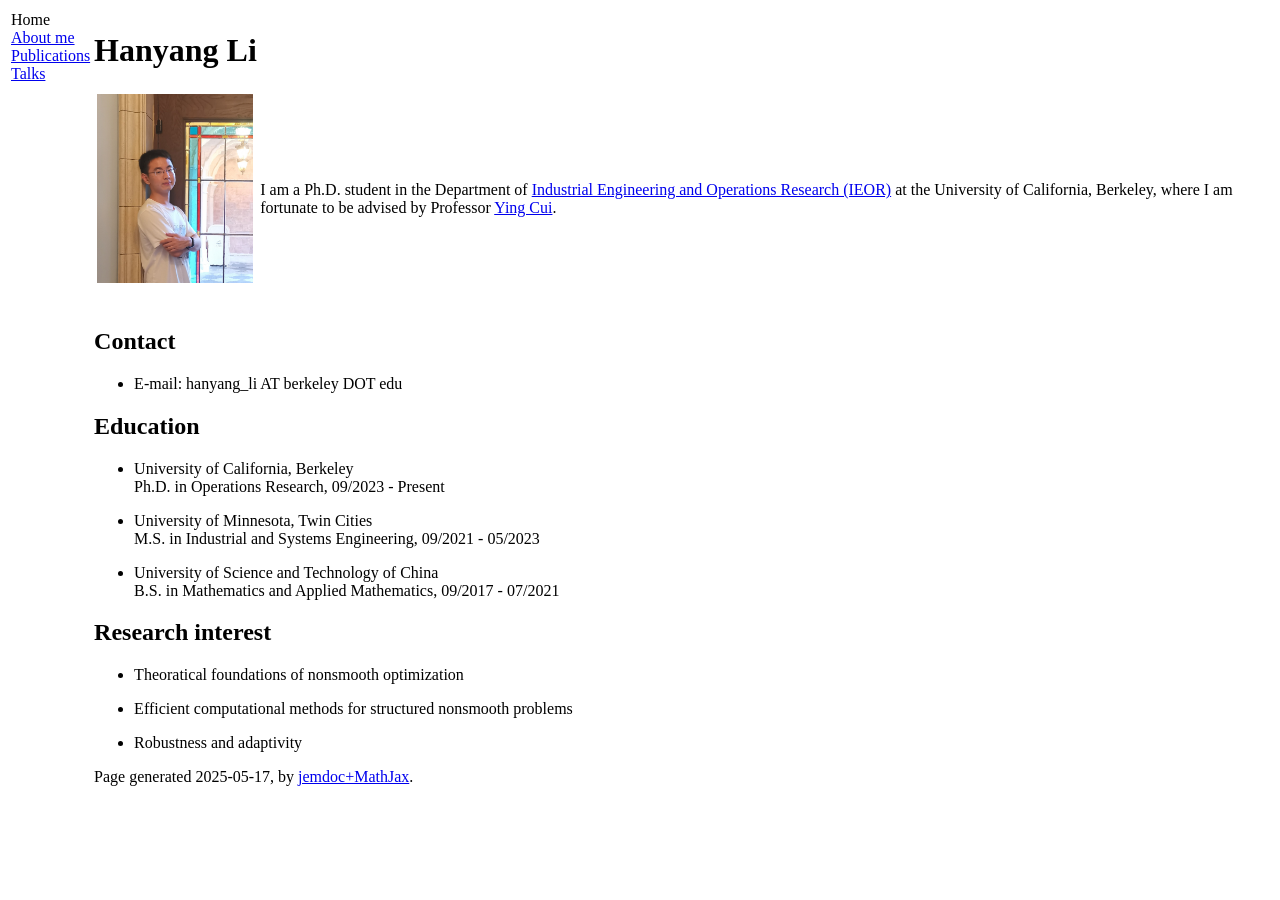
==== index.html @ 85380c9c "Update in May 2025 Update pub & talks" ====
<!DOCTYPE html PUBLIC "-//W3C//DTD XHTML 1.1//EN"
  "http://www.w3.org/TR/xhtml11/DTD/xhtml11.dtd">
<html xmlns="http://www.w3.org/1999/xhtml" xml:lang="en">
<head>
<meta name="generator" content="jemdoc, see http://jemdoc.jaboc.net/" />
<meta http-equiv="Content-Type" content="text/html;charset=utf-8" />
<link rel="stylesheet" href="jemdoc.css" type="text/css" />
<title>Hanyang Li</title>
</head>
<body>
<table summary="Table for page layout." id="tlayout">
<tr valign="top">
<td id="layout-menu">
<div class="menu-category">Home</div>
<div class="menu-item"><a href="index.html" class="current">About&nbsp;me</a></div>
<div class="menu-item"><a href="publications.html">Publications</a></div>
<div class="menu-item"><a href="talks.html">Talks</a></div>
</td>
<td id="layout-content">
<div id="toptitle">
<h1>Hanyang Li</h1>
</div>
<table class="imgtable"><tr><td>
<img src="photos.jpg" alt="" width="156px" height="189px" />&nbsp;</td>
<td align="left"><p>I am a Ph.D. student in the Department of <a href="https://ieor.berkeley.edu/" target=&ldquo;blank&rdquo;>Industrial Engineering and Operations Research (IEOR)</a> at the University of California, Berkeley, where I am fortunate to be advised by Professor <a href="https://sites.google.com/site/optyingcui/" target=&ldquo;blank&rdquo;>Ying Cui</a>.
</p>
</td></tr></table>
<h2>Contact</h2>
<ul>
<li><p>E-mail: hanyang_li AT berkeley DOT edu
</p>
</li>
</ul>
<h2>Education</h2>
<ul>
<li><p>University of California, Berkeley<br />
Ph.D. in Operations Research, 09/2023 - Present
</p>
</li>
</ul>
<ul>
<li><p>University of Minnesota, Twin Cities<br />
M.S. in Industrial and Systems Engineering, 09/2021 - 05/2023
</p>
</li>
</ul>
<ul>
<li><p>University of Science and Technology of China<br />
B.S. in Mathematics and Applied Mathematics, 09/2017 - 07/2021
</p>
</li>
</ul>
<h2>Research interest</h2>
<ul>
<li><p>Theoratical foundations of nonsmooth optimization
</p>
</li>
<li><p>Efficient computational methods for structured nonsmooth problems
</p>
</li>
<li><p>Robustness and adaptivity</p>
</li>
</ul>
<div id="footer">
<div id="footer-text">
Page generated 2025-05-17, by <a href="https://github.com/wsshin/jemdoc_mathjax" target="blank">jemdoc+MathJax</a>.
</div>
</div>
</td>
</tr>
</table>
</body>
</html>
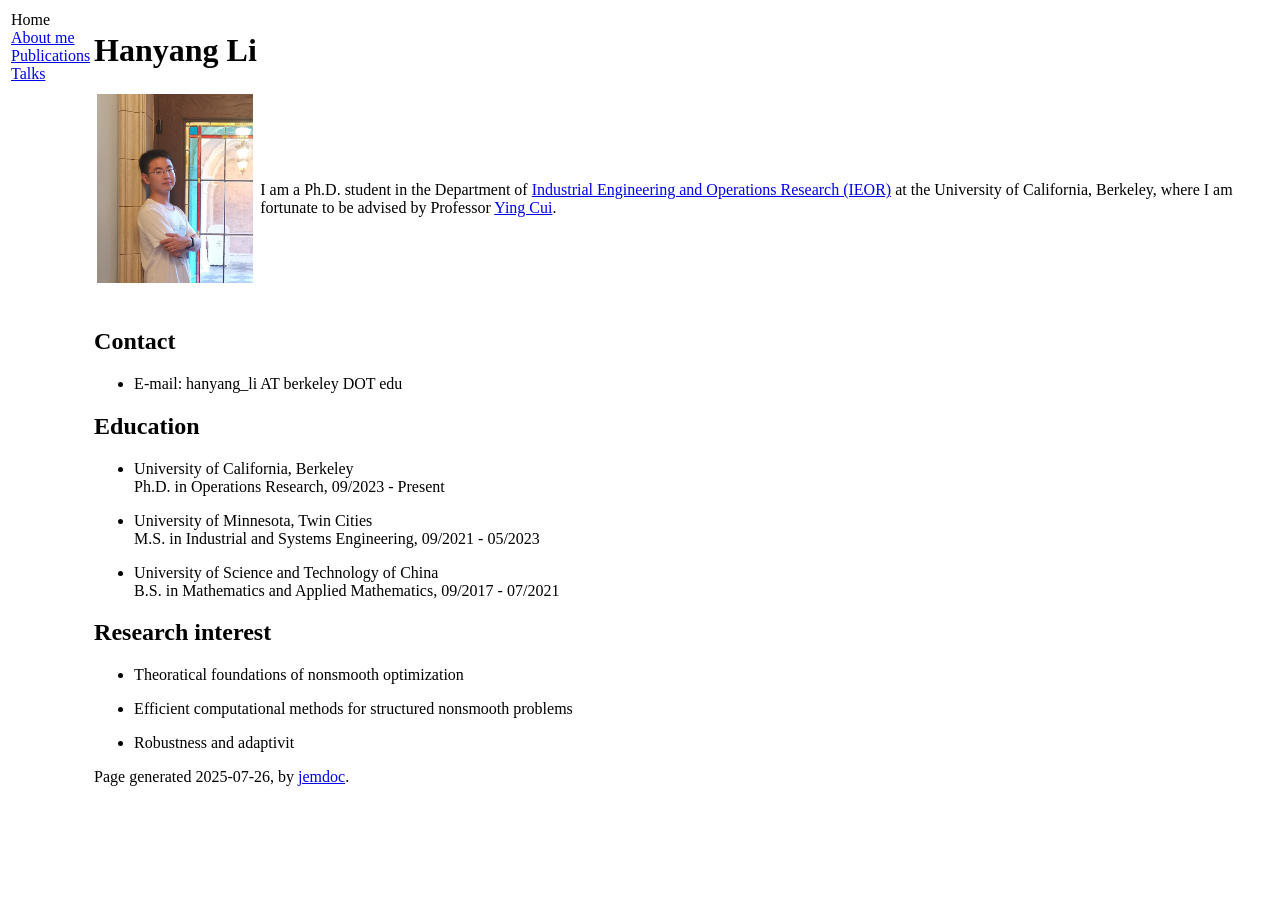
==== commit 242fb444: "Added slide Talk given at ICCOPT 2025" ====
--- a/index.html
+++ b/index.html
@@ -22,48 +22,41 @@
 </div>
 <table class="imgtable"><tr><td>
 <img src="photos.jpg" alt="" width="156px" height="189px" />&nbsp;</td>
-<td align="left"><p>I am a Ph.D. student in the Department of <a href="https://ieor.berkeley.edu/" target=&ldquo;blank&rdquo;>Industrial Engineering and Operations Research (IEOR)</a> at the University of California, Berkeley, where I am fortunate to be advised by Professor <a href="https://sites.google.com/site/optyingcui/" target=&ldquo;blank&rdquo;>Ying Cui</a>.
-</p>
+<td align="left"><p>I am a Ph.D. student in the Department of <a href="https://ieor.berkeley.edu/">Industrial Engineering and Operations Research (IEOR)</a> at the University of California, Berkeley, where I am fortunate to be advised by Professor <a href="https://sites.google.com/site/optyingcui/">Ying Cui</a>.</p>
 </td></tr></table>
 <h2>Contact</h2>
 <ul>
-<li><p>E-mail: hanyang_li AT berkeley DOT edu
-</p>
+<li><p>E-mail: hanyang_li AT berkeley DOT edu</p>
 </li>
 </ul>
 <h2>Education</h2>
 <ul>
 <li><p>University of California, Berkeley<br />
-Ph.D. in Operations Research, 09/2023 - Present
-</p>
+Ph.D. in Operations Research, 09/2023 - Present</p>
 </li>
 </ul>
 <ul>
 <li><p>University of Minnesota, Twin Cities<br />
-M.S. in Industrial and Systems Engineering, 09/2021 - 05/2023
-</p>
+M.S. in Industrial and Systems Engineering, 09/2021 - 05/2023</p>
 </li>
 </ul>
 <ul>
 <li><p>University of Science and Technology of China<br />
-B.S. in Mathematics and Applied Mathematics, 09/2017 - 07/2021
-</p>
+B.S. in Mathematics and Applied Mathematics, 09/2017 - 07/2021</p>
 </li>
 </ul>
 <h2>Research interest</h2>
 <ul>
-<li><p>Theoratical foundations of nonsmooth optimization
-</p>
+<li><p>Theoratical foundations of nonsmooth optimization</p>
 </li>
-<li><p>Efficient computational methods for structured nonsmooth problems
-</p>
+<li><p>Efficient computational methods for structured nonsmooth problems</p>
 </li>
-<li><p>Robustness and adaptivity</p>
+<li><p>Robustness and adaptivit</p>
 </li>
 </ul>
 <div id="footer">
 <div id="footer-text">
-Page generated 2025-05-17, by <a href="https://github.com/wsshin/jemdoc_mathjax" target="blank">jemdoc+MathJax</a>.
+Page generated 2025-07-26, by <a href="http://jemdoc.jaboc.net/">jemdoc</a>.
 </div>
 </div>
 </td>
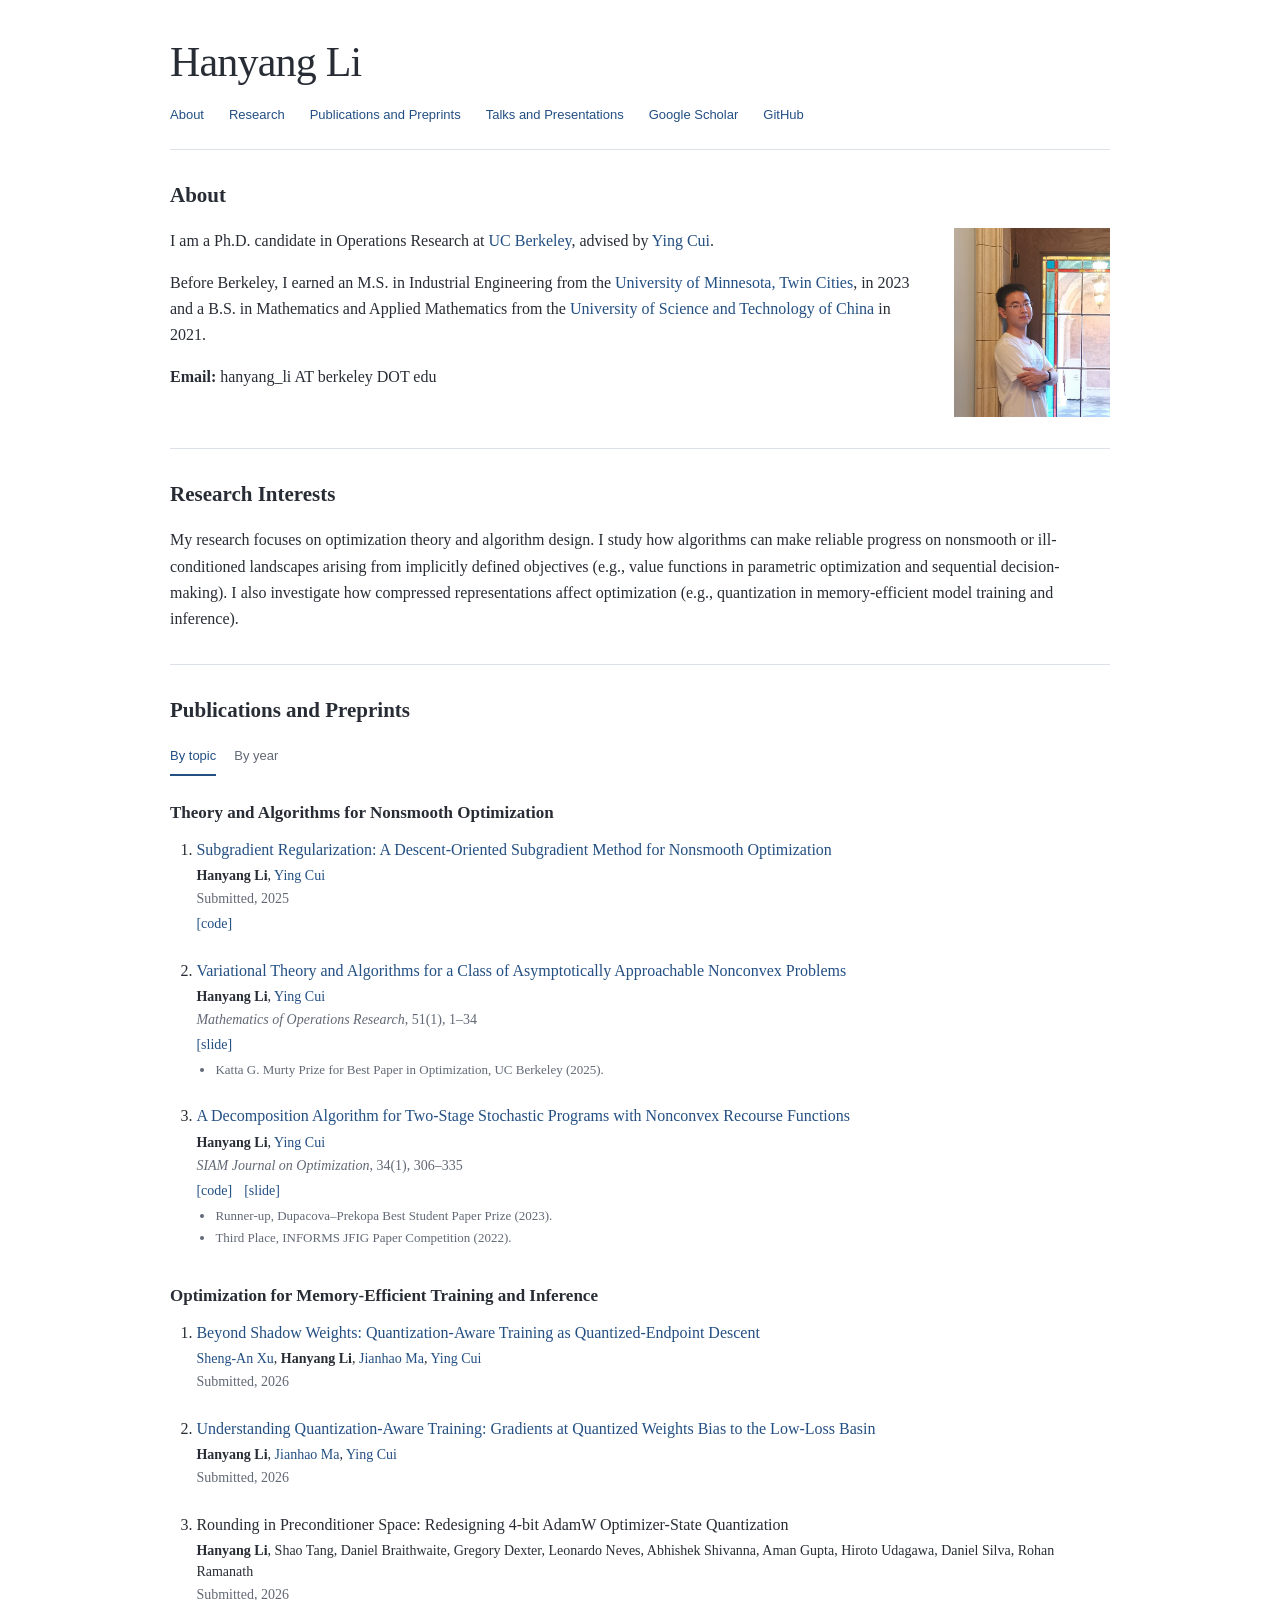
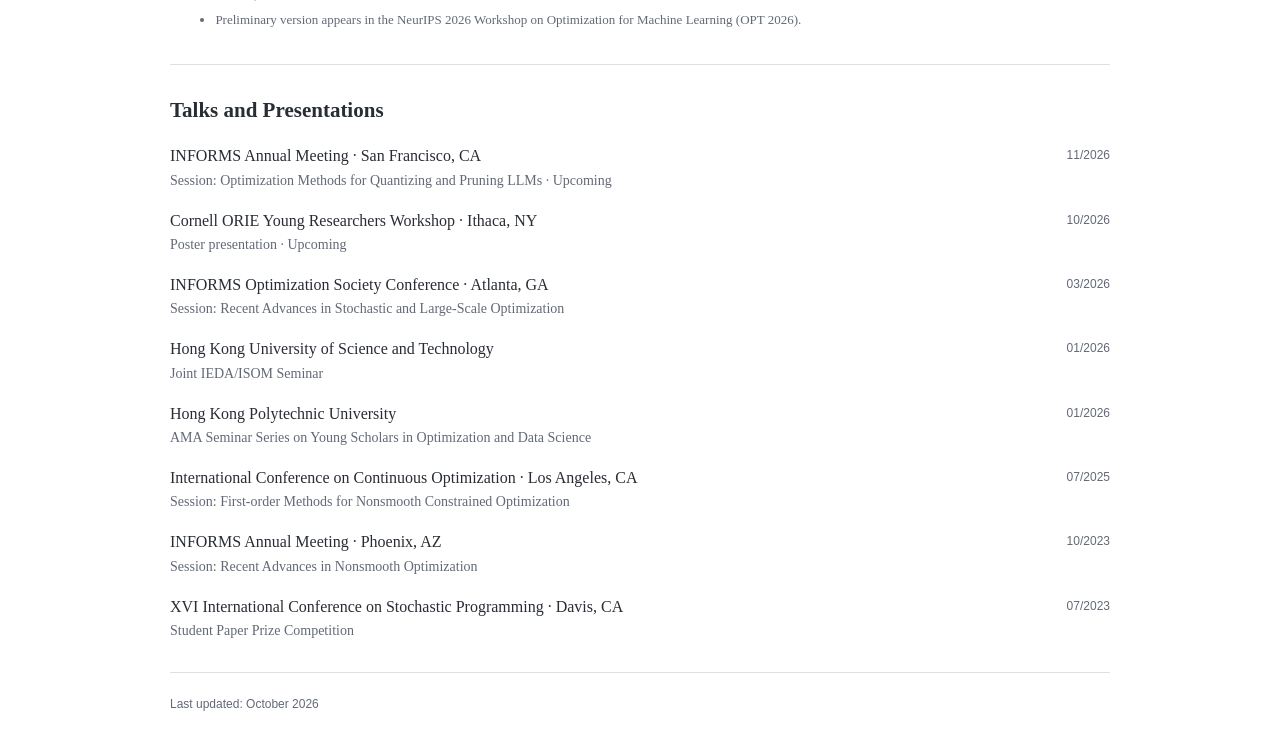
==== commit e1eed4e7: "Update academic homepage Replace the homepage with the reviewed research, publications, and talks. A" ====
--- a/index.html
+++ b/index.html
@@ -1,66 +1,306 @@
-<!DOCTYPE html PUBLIC "-//W3C//DTD XHTML 1.1//EN"
-  "http://www.w3.org/TR/xhtml11/DTD/xhtml11.dtd">
-<html xmlns="http://www.w3.org/1999/xhtml" xml:lang="en">
+<!doctype html>
+<html lang="en">
 <head>
-<meta name="generator" content="jemdoc, see http://jemdoc.jaboc.net/" />
-<meta http-equiv="Content-Type" content="text/html;charset=utf-8" />
-<link rel="stylesheet" href="jemdoc.css" type="text/css" />
+<meta charset="utf-8">
+<meta name="viewport" content="width=device-width, initial-scale=1">
 <title>Hanyang Li</title>
+<style>html{color-scheme:light dark}body{margin:0}body>div{min-height:100vh}</style>
 </head>
 <body>
-<table summary="Table for page layout." id="tlayout">
-<tr valign="top">
-<td id="layout-menu">
-<div class="menu-category">Home</div>
-<div class="menu-item"><a href="index.html" class="current">About&nbsp;me</a></div>
-<div class="menu-item"><a href="publications.html">Publications</a></div>
-<div class="menu-item"><a href="talks.html">Talks</a></div>
-</td>
-<td id="layout-content">
-<div id="toptitle">
-<h1>Hanyang Li</h1>
+<style>
+#hanyang-homepage-draft {
+  --hp-bg: light-dark(#ffffff, #181b20);
+  --hp-text: light-dark(#282d35, #e5e8ee);
+  --hp-muted: light-dark(#626976, #b0b8c5);
+  --hp-link: light-dark(#234f83, #a3c5ec);
+  --hp-rule: light-dark(#dce1e7, #3c434e);
+  color: var(--hp-text);
+  background: var(--hp-bg);
+  font-family: Georgia, 'Times New Roman', serif;
+  font-size: 16px;
+  line-height: 1.65;
+  padding: 38px 44px 30px;
+  box-sizing: border-box;
+  overflow-wrap: anywhere;
+}
+#hanyang-homepage-draft * { box-sizing: border-box; }
+#hanyang-homepage-draft .hp-inner { max-width: 940px; margin: 0 auto; }
+#hanyang-homepage-draft header { border-bottom: 1px solid var(--hp-rule); padding-bottom: 23px; }
+#hanyang-homepage-draft h1 { font-size: 42px; line-height: 1.15; font-weight: 400; margin: 0 0 10px; letter-spacing: -.8px; }
+#hanyang-homepage-draft a { color: var(--hp-link); text-decoration: none; }
+#hanyang-homepage-draft a:hover { text-decoration: underline; }
+#hanyang-homepage-draft a:focus-visible { outline: 2px solid var(--hp-link); outline-offset: 4px; }
+#hanyang-homepage-draft nav { display: flex; flex-wrap: wrap; gap: 8px 25px; margin-top: 18px; font-family: Arial, sans-serif; font-size: 13px; }
+#hanyang-homepage-draft .hp-section { display: grid; grid-template-columns: 1fr; gap: 18px; padding: 31px 0; border-bottom: 1px solid var(--hp-rule); }
+#hanyang-homepage-draft .hp-about-layout { display: grid; grid-template-columns: minmax(0, 1fr) 156px; gap: 24px; align-items: start; }
+#hanyang-homepage-draft .hp-portrait { display: block; width: 156px; max-width: 100%; height: auto; aspect-ratio: 1171 / 1416; object-fit: cover; grid-column: 2; grid-row: 1; }
+#hanyang-homepage-draft .hp-about-copy { grid-column: 1; grid-row: 1; }
+#hanyang-homepage-draft h2 { font-size: 21px; font-weight: 700; margin: 0; line-height: 1.4; }
+#hanyang-homepage-draft h3 { font-size: 17px; font-weight: 500; margin: 0 0 10px; }
+#hanyang-homepage-draft p { margin: 0 0 15px; }
+#hanyang-homepage-draft p:last-child { margin-bottom: 0; }
+#hanyang-homepage-draft strong { font-weight: 500; }
+#hanyang-homepage-draft .hp-theme { margin: 0 0 21px; }
+#hanyang-homepage-draft .hp-theme:last-child { margin-bottom: 0; }
+#hanyang-homepage-draft .hp-theme h3 { margin-bottom: 5px; }
+#hanyang-homepage-draft .hp-theme h3,
+#hanyang-homepage-draft .hp-topic-view .hp-paper-group h3 { font-weight: 700; }
+#hanyang-homepage-draft .hp-paper-list { margin: 0; padding-left: 1.65em; list-style: decimal; }
+#hanyang-homepage-draft .hp-paper { margin: 0 0 24px; }
+#hanyang-homepage-draft .hp-paper:last-child { margin-bottom: 0; }
+#hanyang-homepage-draft .hp-paper-title { display: block; margin-bottom: 4px; font-size: 16px; line-height: 1.45; }
+#hanyang-homepage-draft .hp-authors { font-size: 14px; margin: 0 0 2px; line-height: 1.5; }
+#hanyang-homepage-draft .hp-authors strong,
+#hanyang-homepage-draft #hp-contact strong { font-weight: 700; }
+#hanyang-homepage-draft .hp-status { color: var(--hp-muted); font-size: 14px; margin: 0; line-height: 1.5; }
+#hanyang-homepage-draft .hp-resource-links { display: flex; flex-wrap: wrap; gap: 12px; margin: 4px 0 0; font-size: 14px; line-height: 1.5; }
+#hanyang-homepage-draft .hp-award-list { color: var(--hp-muted); font-size: 13px; margin: 5px 0 0; padding-left: 19px; line-height: 1.5; list-style-type: disc; }
+#hanyang-homepage-draft .hp-award-list li { margin: 3px 0; }
+#hanyang-homepage-draft .hp-paper-group + .hp-paper-group { margin-top: 34px; }
+#hanyang-homepage-draft .hp-grouping { display: flex; flex-wrap: wrap; align-items: center; gap: 6px 18px; margin: -5px 0 23px; }
+#hanyang-homepage-draft .hp-grouping label { font-family: Arial, sans-serif; font-size: 13px; color: var(--hp-muted); background: transparent; border: 0; border-bottom: 2px solid transparent; padding: 7px 0; }
+#hanyang-homepage-draft .hp-year-view { display: none; }
+#hanyang-homepage-draft #hp-view-year:checked ~ .hp-topic-view { display: none; }
+#hanyang-homepage-draft #hp-view-year:checked ~ .hp-year-view { display: block; }
+#hanyang-homepage-draft #hp-view-topic:checked ~ .hp-grouping label[for="hp-view-topic"],
+#hanyang-homepage-draft #hp-view-year:checked ~ .hp-grouping label[for="hp-view-year"] { color: var(--hp-link); border-bottom-color: var(--hp-link); }
+#hanyang-homepage-draft #hp-view-topic:focus-visible ~ .hp-grouping label[for="hp-view-topic"],
+#hanyang-homepage-draft #hp-view-year:focus-visible ~ .hp-grouping label[for="hp-view-year"] { outline: 2px solid var(--hp-link); outline-offset: 4px; }
+#hanyang-homepage-draft .hp-screen-reader { position: absolute; width: 1px; height: 1px; padding: 0; margin: -1px; overflow: hidden; clip-path: inset(50%); white-space: nowrap; border: 0; }
+#hanyang-homepage-draft [hidden] { display: none; }
+@media (pointer: coarse) { #hanyang-homepage-draft .hp-grouping label { min-height: 44px; min-width: 64px; } }
+#hanyang-homepage-draft .hp-talks { margin: 0; padding: 0; list-style: none; }
+#hanyang-homepage-draft .hp-talks li { display: grid; grid-template-columns: minmax(0, 1fr) 86px; gap: 14px; margin: 0 0 17px; }
+#hanyang-homepage-draft .hp-talks li:last-child { margin-bottom: 0; }
+#hanyang-homepage-draft .hp-talk-venue { display: block; }
+#hanyang-homepage-draft .hp-talk-detail { display: block; color: var(--hp-muted); font-size: 14px; line-height: 1.5; }
+#hanyang-homepage-draft .hp-date { color: var(--hp-muted); text-align: right; font-family: Arial, sans-serif; font-size: 12px; padding-top: 3px; white-space: nowrap; }
+#hanyang-homepage-draft footer { padding-top: 22px; color: var(--hp-muted); font-family: Arial, sans-serif; font-size: 12px; }
+@media (max-width: 680px) {
+  #hanyang-homepage-draft { padding: 28px 24px; }
+  #hanyang-homepage-draft .hp-section { gap: 15px; padding: 25px 0; }
+  #hanyang-homepage-draft h1 { font-size: 36px; }
+}
+@media (max-width: 400px) {
+  #hanyang-homepage-draft { padding: 24px 18px; }
+  #hanyang-homepage-draft .hp-talks li { grid-template-columns: 1fr; gap: 2px; }
+  #hanyang-homepage-draft .hp-date { text-align: left; padding: 0; }
+}
+@media (max-width: 520px) {
+  #hanyang-homepage-draft .hp-about-layout { grid-template-columns: 1fr; gap: 18px; }
+  #hanyang-homepage-draft .hp-portrait { grid-column: 1; grid-row: 1; }
+  #hanyang-homepage-draft .hp-about-copy { grid-column: 1; grid-row: 2; }
+}
+</style>
+<div id="hanyang-homepage-draft">
+  <div class="hp-inner">
+    <header id="hp-home">
+      <h1>Hanyang Li</h1>
+      <nav aria-label="Homepage sections">
+        <a href="#hp-about">About</a>
+        <a href="#hp-research">Research</a>
+        <a href="#hp-publications">Publications and Preprints</a>
+        <a href="#hp-talks">Talks and Presentations</a>
+        <a href="https://scholar.google.com/citations?hl=en&amp;user=V45E46EAAAAJ" target="_blank" rel="noopener noreferrer">Google Scholar</a>
+        <a href="https://github.com/lhyoung99" target="_blank" rel="noopener noreferrer">GitHub</a>
+      </nav>
+    </header>
+
+    <section class="hp-section" id="hp-about" aria-labelledby="hp-about-title">
+      <h2 id="hp-about-title">About</h2>
+      <div class="hp-about-layout">
+        <img class="hp-portrait" src="portrait-lights.jpg" alt="Hanyang Li" width="1171" height="1416" decoding="async" data-alternate-src="photos.jpg">
+        <div class="hp-about-copy">
+        <p>I am a Ph.D. candidate in Operations Research at <a href="https://www.berkeley.edu/" target="_blank" rel="noopener noreferrer">UC Berkeley</a>, advised by <a href="https://sites.google.com/site/optyingcui/" target="_blank" rel="noopener noreferrer">Ying Cui</a>.</p>
+        <p>Before Berkeley, I earned an M.S. in Industrial Engineering from the <a href="https://twin-cities.umn.edu/" target="_blank" rel="noopener noreferrer">University of Minnesota, Twin Cities</a>, in 2023 and a B.S. in Mathematics and Applied Mathematics from the <a href="https://en.ustc.edu.cn/" target="_blank" rel="noopener noreferrer">University of Science and Technology of China</a> in 2021.</p>
+        <p id="hp-contact"><strong>Email:</strong> hanyang_li AT berkeley DOT edu</p>
+        </div>
+      </div>
+    </section>
+
+    <section class="hp-section" id="hp-research" aria-labelledby="hp-research-title">
+      <h2 id="hp-research-title">Research Interests</h2>
+      <div>
+        <p>My research focuses on optimization theory and algorithm design. I study how algorithms can make reliable progress on nonsmooth or ill-conditioned landscapes arising from implicitly defined objectives (e.g., value functions in parametric optimization and sequential decision-making). I also investigate how compressed representations affect optimization (e.g., quantization in memory-efficient model training and inference).</p>
+      </div>
+    </section>
+
+    <section class="hp-section" id="hp-publications" aria-labelledby="hp-publications-title">
+      <h2 id="hp-publications-title">Publications and Preprints</h2>
+      <div>
+        <input class="hp-screen-reader" type="radio" name="hp-publication-view" id="hp-view-topic" value="topic" checked aria-controls="hp-publication-groups">
+        <input class="hp-screen-reader" type="radio" name="hp-publication-view" id="hp-view-year" value="year" aria-controls="hp-publication-years">
+        <div class="hp-grouping">
+          <label class="cursor-interaction" for="hp-view-topic">By topic</label>
+          <label class="cursor-interaction" for="hp-view-year">By year</label>
+        </div>
+        <div id="hp-publication-groups" class="hp-topic-view">
+        <div class="hp-paper-group" data-publication-group="nonsmooth">
+          <h3>Theory and Algorithms for Nonsmooth Optimization</h3>
+          <ol class="hp-paper-list" start="1">
+            <li class="hp-paper" data-topic="nonsmooth" data-year="2025" data-order="1">
+              <a class="hp-paper-title" href="https://arxiv.org/abs/2505.07143" target="_blank" rel="noopener noreferrer">Subgradient Regularization: A Descent-Oriented Subgradient Method for Nonsmooth Optimization</a>
+              <p class="hp-authors"><strong>Hanyang Li</strong>, <a href="https://sites.google.com/site/optyingcui/" target="_blank" rel="noopener noreferrer">Ying Cui</a></p>
+              <p class="hp-status">Submitted, 2025</p>
+              <p class="hp-resource-links"><a href="https://github.com/lhyoung99/subgradient-regularization" target="_blank" rel="noopener noreferrer">[code]</a></p>
+            </li>
+            <li class="hp-paper" data-topic="nonsmooth" data-year="2025" data-order="2">
+              <a class="hp-paper-title" href="https://pubsonline.informs.org/doi/10.1287/moor.2023.0202" target="_blank" rel="noopener noreferrer">Variational Theory and Algorithms for a Class of Asymptotically Approachable Nonconvex Problems</a>
+              <p class="hp-authors"><strong>Hanyang Li</strong>, <a href="https://sites.google.com/site/optyingcui/" target="_blank" rel="noopener noreferrer">Ying Cui</a></p>
+              <p class="hp-status"><em>Mathematics of Operations Research</em>, 51(1), 1–34</p>
+              <p class="hp-resource-links"><a href="https://raw.githubusercontent.com/lhyoung99/lhyoung99.github.io/main/ADC_2023INFORMS.pdf" target="_blank" rel="noopener noreferrer">[slide]</a></p>
+              <ul class="hp-award-list">
+                <li>Katta G. Murty Prize for Best Paper in Optimization, UC Berkeley (2025).</li>
+              </ul>
+            </li>
+            <li class="hp-paper" data-topic="nonsmooth" data-year="2024" data-order="3">
+              <a class="hp-paper-title" href="https://epubs.siam.org/doi/abs/10.1137/22M1488533?journalCode=sjope8" target="_blank" rel="noopener noreferrer">A Decomposition Algorithm for Two-Stage Stochastic Programs with Nonconvex Recourse Functions</a>
+              <p class="hp-authors"><strong>Hanyang Li</strong>, <a href="https://sites.google.com/site/optyingcui/" target="_blank" rel="noopener noreferrer">Ying Cui</a></p>
+              <p class="hp-status"><em>SIAM Journal on Optimization</em>, 34(1), 306–335</p>
+              <p class="hp-resource-links"><a href="https://github.com/lhyoung99/Decomposition_NonvexSP" target="_blank" rel="noopener noreferrer">[code]</a> <a href="https://raw.githubusercontent.com/lhyoung99/lhyoung99.github.io/main/Decomp_2023ICSP.pdf" target="_blank" rel="noopener noreferrer">[slide]</a></p>
+              <ul class="hp-award-list">
+                <li>Runner-up, Dupacova–Prekopa Best Student Paper Prize (2023).</li>
+                <li>Third Place, INFORMS JFIG Paper Competition (2022).</li>
+              </ul>
+            </li>
+          </ol>
+        </div>
+        <div class="hp-paper-group" data-publication-group="efficient">
+          <h3>Optimization for Memory-Efficient Training and Inference</h3>
+          <ol class="hp-paper-list" start="1">
+            <li class="hp-paper" data-topic="efficient" data-year="2026" data-order="1">
+              <a class="hp-paper-title" href="https://arxiv.org/abs/2609.21834" target="_blank" rel="noopener noreferrer">Beyond Shadow Weights: Quantization-Aware Training as Quantized-Endpoint Descent</a>
+              <p class="hp-authors"><a href="https://samuel-xu825.github.io/index.html" target="_blank" rel="noopener noreferrer">Sheng-An Xu</a>, <strong>Hanyang Li</strong>, <a href="https://jianhaoma.github.io/" target="_blank" rel="noopener noreferrer">Jianhao Ma</a>, <a href="https://sites.google.com/site/optyingcui/" target="_blank" rel="noopener noreferrer">Ying Cui</a></p>
+              <p class="hp-status">Submitted, 2026</p>
+            </li>
+            <li class="hp-paper" data-topic="efficient" data-year="2026" data-order="2">
+              <a class="hp-paper-title" href="https://arxiv.org/abs/2606.09012" target="_blank" rel="noopener noreferrer">Understanding Quantization-Aware Training: Gradients at Quantized Weights Bias to the Low-Loss Basin</a>
+              <p class="hp-authors"><strong>Hanyang Li</strong>, <a href="https://jianhaoma.github.io/" target="_blank" rel="noopener noreferrer">Jianhao Ma</a>, <a href="https://sites.google.com/site/optyingcui/" target="_blank" rel="noopener noreferrer">Ying Cui</a></p>
+              <p class="hp-status">Submitted, 2026</p>
+            </li>
+            <li class="hp-paper" data-topic="efficient" data-year="2026" data-order="3">
+              <span class="hp-paper-title">Rounding in Preconditioner Space: Redesigning 4-bit AdamW Optimizer-State Quantization</span>
+              <p class="hp-authors"><strong>Hanyang Li</strong>, Shao Tang, Daniel Braithwaite, Gregory Dexter, Leonardo Neves, Abhishek Shivanna, Aman Gupta, Hiroto Udagawa, Daniel Silva, Rohan Ramanath</p>
+              <p class="hp-status">Submitted, 2026</p>
+              <ul class="hp-award-list">
+                <li>Preliminary version appears in the NeurIPS 2026 Workshop on Optimization for Machine Learning (OPT 2026).</li>
+              </ul>
+            </li>
+          </ol>
+        </div>
+        </div>
+        <div id="hp-publication-years" class="hp-year-view">
+        <div class="hp-paper-group" data-publication-group="2026">
+          <h3>2026</h3>
+          <ol class="hp-paper-list" start="1">
+            <li class="hp-paper" data-topic="efficient" data-year="2026" data-order="1">
+              <a class="hp-paper-title" href="https://arxiv.org/abs/2609.21834" target="_blank" rel="noopener noreferrer">Beyond Shadow Weights: Quantization-Aware Training as Quantized-Endpoint Descent</a>
+              <p class="hp-authors"><a href="https://samuel-xu825.github.io/index.html" target="_blank" rel="noopener noreferrer">Sheng-An Xu</a>, <strong>Hanyang Li</strong>, <a href="https://jianhaoma.github.io/" target="_blank" rel="noopener noreferrer">Jianhao Ma</a>, <a href="https://sites.google.com/site/optyingcui/" target="_blank" rel="noopener noreferrer">Ying Cui</a></p>
+              <p class="hp-status">Submitted, 2026</p>
+            </li>
+            <li class="hp-paper" data-topic="efficient" data-year="2026" data-order="2">
+              <a class="hp-paper-title" href="https://arxiv.org/abs/2606.09012" target="_blank" rel="noopener noreferrer">Understanding Quantization-Aware Training: Gradients at Quantized Weights Bias to the Low-Loss Basin</a>
+              <p class="hp-authors"><strong>Hanyang Li</strong>, <a href="https://jianhaoma.github.io/" target="_blank" rel="noopener noreferrer">Jianhao Ma</a>, <a href="https://sites.google.com/site/optyingcui/" target="_blank" rel="noopener noreferrer">Ying Cui</a></p>
+              <p class="hp-status">Submitted, 2026</p>
+            </li>
+            <li class="hp-paper" data-topic="efficient" data-year="2026" data-order="3">
+              <span class="hp-paper-title">Rounding in Preconditioner Space: Redesigning 4-bit AdamW Optimizer-State Quantization</span>
+              <p class="hp-authors"><strong>Hanyang Li</strong>, Shao Tang, Daniel Braithwaite, Gregory Dexter, Leonardo Neves, Abhishek Shivanna, Aman Gupta, Hiroto Udagawa, Daniel Silva, Rohan Ramanath</p>
+              <p class="hp-status">Submitted, 2026</p>
+              <ul class="hp-award-list">
+                <li>Preliminary version appears in the NeurIPS 2026 Workshop on Optimization for Machine Learning (OPT 2026).</li>
+              </ul>
+            </li>
+          </ol>
+        </div>
+        <div class="hp-paper-group" data-publication-group="2025">
+          <h3>2025</h3>
+          <ol class="hp-paper-list" start="1">
+            <li class="hp-paper" data-topic="nonsmooth" data-year="2025" data-order="1">
+              <a class="hp-paper-title" href="https://arxiv.org/abs/2505.07143" target="_blank" rel="noopener noreferrer">Subgradient Regularization: A Descent-Oriented Subgradient Method for Nonsmooth Optimization</a>
+              <p class="hp-authors"><strong>Hanyang Li</strong>, <a href="https://sites.google.com/site/optyingcui/" target="_blank" rel="noopener noreferrer">Ying Cui</a></p>
+              <p class="hp-status">Submitted, 2025</p>
+              <p class="hp-resource-links"><a href="https://github.com/lhyoung99/subgradient-regularization" target="_blank" rel="noopener noreferrer">[code]</a></p>
+            </li>
+            <li class="hp-paper" data-topic="nonsmooth" data-year="2025" data-order="2">
+              <a class="hp-paper-title" href="https://pubsonline.informs.org/doi/10.1287/moor.2023.0202" target="_blank" rel="noopener noreferrer">Variational Theory and Algorithms for a Class of Asymptotically Approachable Nonconvex Problems</a>
+              <p class="hp-authors"><strong>Hanyang Li</strong>, <a href="https://sites.google.com/site/optyingcui/" target="_blank" rel="noopener noreferrer">Ying Cui</a></p>
+              <p class="hp-status"><em>Mathematics of Operations Research</em>, 51(1), 1–34</p>
+              <p class="hp-resource-links"><a href="https://raw.githubusercontent.com/lhyoung99/lhyoung99.github.io/main/ADC_2023INFORMS.pdf" target="_blank" rel="noopener noreferrer">[slide]</a></p>
+              <ul class="hp-award-list">
+                <li>Katta G. Murty Prize for Best Paper in Optimization, UC Berkeley (2025).</li>
+              </ul>
+            </li>
+          </ol>
+        </div>
+        <div class="hp-paper-group" data-publication-group="2024">
+          <h3>2024</h3>
+          <ol class="hp-paper-list" start="1">
+            <li class="hp-paper" data-topic="nonsmooth" data-year="2024" data-order="3">
+              <a class="hp-paper-title" href="https://epubs.siam.org/doi/abs/10.1137/22M1488533?journalCode=sjope8" target="_blank" rel="noopener noreferrer">A Decomposition Algorithm for Two-Stage Stochastic Programs with Nonconvex Recourse Functions</a>
+              <p class="hp-authors"><strong>Hanyang Li</strong>, <a href="https://sites.google.com/site/optyingcui/" target="_blank" rel="noopener noreferrer">Ying Cui</a></p>
+              <p class="hp-status"><em>SIAM Journal on Optimization</em>, 34(1), 306–335</p>
+              <p class="hp-resource-links"><a href="https://github.com/lhyoung99/Decomposition_NonvexSP" target="_blank" rel="noopener noreferrer">[code]</a> <a href="https://raw.githubusercontent.com/lhyoung99/lhyoung99.github.io/main/Decomp_2023ICSP.pdf" target="_blank" rel="noopener noreferrer">[slide]</a></p>
+              <ul class="hp-award-list">
+                <li>Runner-up, Dupacova–Prekopa Best Student Paper Prize (2023).</li>
+                <li>Third Place, INFORMS JFIG Paper Competition (2022).</li>
+              </ul>
+            </li>
+          </ol>
+        </div>
+        </div>
+      </div>
+    </section>
+
+    <section class="hp-section" id="hp-talks" aria-labelledby="hp-talks-title">
+      <h2 id="hp-talks-title">Talks and Presentations</h2>
+      <ul class="hp-talks">
+        <li>
+          <div><span class="hp-talk-venue">INFORMS Annual Meeting · San Francisco, CA</span><span class="hp-talk-detail">Session: Optimization Methods for Quantizing and Pruning LLMs · Upcoming</span></div>
+          <span class="hp-date">11/2026</span>
+        </li>
+        <li>
+          <div><span class="hp-talk-venue">Cornell ORIE Young Researchers Workshop · Ithaca, NY</span><span class="hp-talk-detail">Poster presentation · Upcoming</span></div>
+          <span class="hp-date">10/2026</span>
+        </li>
+        <li>
+          <div><span class="hp-talk-venue">INFORMS Optimization Society Conference · Atlanta, GA</span><span class="hp-talk-detail">Session: Recent Advances in Stochastic and Large-Scale Optimization</span></div>
+          <span class="hp-date">03/2026</span>
+        </li>
+        <li>
+          <div><span class="hp-talk-venue">Hong Kong University of Science and Technology</span><span class="hp-talk-detail">Joint IEDA/ISOM Seminar</span></div>
+          <span class="hp-date">01/2026</span>
+        </li>
+        <li>
+          <div><span class="hp-talk-venue">Hong Kong Polytechnic University</span><span class="hp-talk-detail">AMA Seminar Series on Young Scholars in Optimization and Data Science</span></div>
+          <span class="hp-date">01/2026</span>
+        </li>
+        <li>
+          <div><span class="hp-talk-venue">International Conference on Continuous Optimization · Los Angeles, CA</span><span class="hp-talk-detail">Session: First-order Methods for Nonsmooth Constrained Optimization</span></div>
+          <span class="hp-date">07/2025</span>
+        </li>
+        <li>
+          <div><span class="hp-talk-venue">INFORMS Annual Meeting · Phoenix, AZ</span><span class="hp-talk-detail">Session: Recent Advances in Nonsmooth Optimization</span></div>
+          <span class="hp-date">10/2023</span>
+        </li>
+        <li>
+          <div><span class="hp-talk-venue">XVI International Conference on Stochastic Programming · Davis, CA</span><span class="hp-talk-detail">Student Paper Prize Competition</span></div>
+          <span class="hp-date">07/2023</span>
+        </li>
+      </ul>
+    </section>
+    <footer>Last updated: October 2026</footer>
+  </div>
 </div>
-<table class="imgtable"><tr><td>
-<img src="photos.jpg" alt="" width="156px" height="189px" />&nbsp;</td>
-<td align="left"><p>I am a Ph.D. student in the Department of <a href="https://ieor.berkeley.edu/">Industrial Engineering and Operations Research (IEOR)</a> at the University of California, Berkeley, where I am fortunate to be advised by Professor <a href="https://sites.google.com/site/optyingcui/">Ying Cui</a>.</p>
-</td></tr></table>
-<h2>Contact</h2>
-<ul>
-<li><p>E-mail: hanyang_li AT berkeley DOT edu</p>
-</li>
-</ul>
-<h2>Education</h2>
-<ul>
-<li><p>University of California, Berkeley<br />
-Ph.D. in Operations Research, 09/2023 - Present</p>
-</li>
-</ul>
-<ul>
-<li><p>University of Minnesota, Twin Cities<br />
-M.S. in Industrial and Systems Engineering, 09/2021 - 05/2023</p>
-</li>
-</ul>
-<ul>
-<li><p>University of Science and Technology of China<br />
-B.S. in Mathematics and Applied Mathematics, 09/2017 - 07/2021</p>
-</li>
-</ul>
-<h2>Research interest</h2>
-<ul>
-<li><p>Theoratical foundations of nonsmooth optimization</p>
-</li>
-<li><p>Efficient computational methods for structured nonsmooth problems</p>
-</li>
-<li><p>Robustness and adaptivit</p>
-</li>
-</ul>
-<div id="footer">
-<div id="footer-text">
-Page generated 2025-07-26, by <a href="http://jemdoc.jaboc.net/">jemdoc</a>.
-</div>
-</div>
-</td>
-</tr>
-</table>
+<script>
+(() => {
+  const root = document.getElementById('hanyang-homepage-draft');
+  if (!root) return;
+  const portrait = root.querySelector('.hp-portrait');
+  if (!portrait) return;
+  const alternate = portrait.getAttribute('data-alternate-src');
+  if (alternate && Math.random() < 0.5) portrait.src = alternate;
+})();
+</script>
 </body>
 </html>
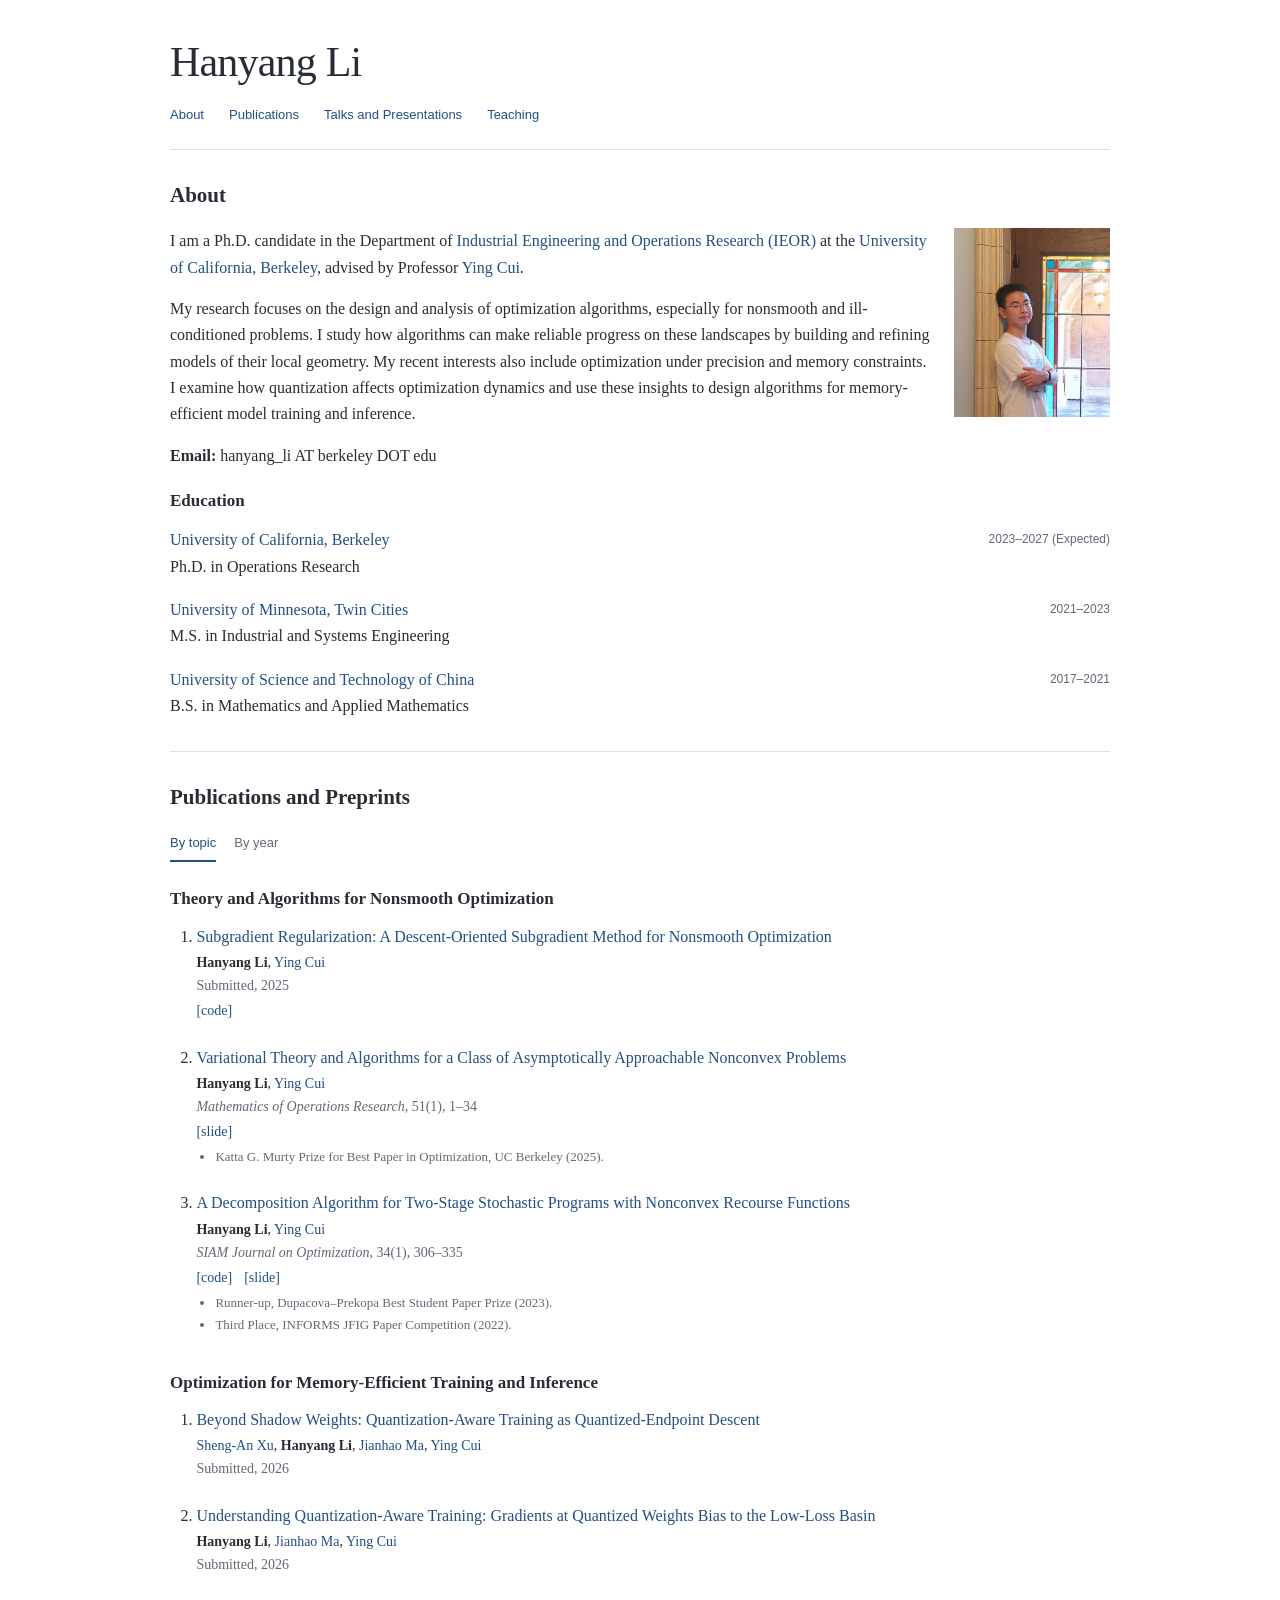
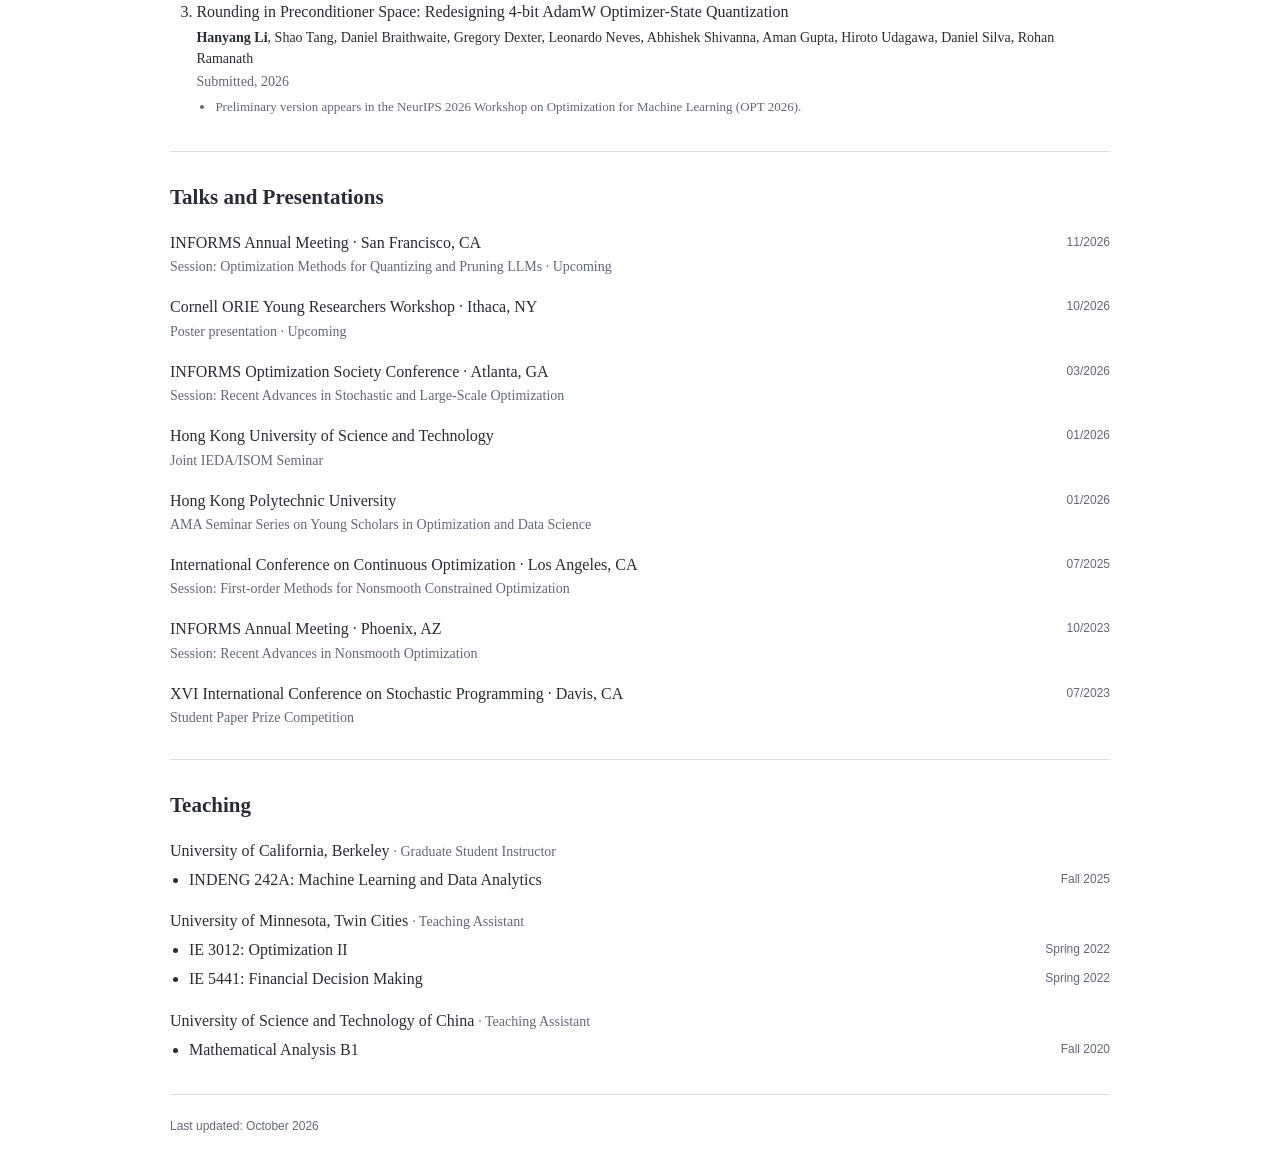
==== commit 4921b1a0: "Update research overview, education, and teaching Publish the reviewed homepage with the finalized r" ====
--- a/index.html
+++ b/index.html
@@ -35,6 +35,18 @@
 #hanyang-homepage-draft .hp-about-layout { display: grid; grid-template-columns: minmax(0, 1fr) 156px; gap: 24px; align-items: start; }
 #hanyang-homepage-draft .hp-portrait { display: block; width: 156px; max-width: 100%; height: auto; aspect-ratio: 1171 / 1416; object-fit: cover; grid-column: 2; grid-row: 1; }
 #hanyang-homepage-draft .hp-about-copy { grid-column: 1; grid-row: 1; }
+#hanyang-homepage-draft .hp-about-education h3 { font-size: 17px; font-weight: 700; margin: 0 0 12px; }
+#hanyang-homepage-draft .hp-education { margin: 0; padding: 0; list-style: none; }
+#hanyang-homepage-draft .hp-education li { display: grid; grid-template-columns: minmax(0, 1fr) max-content; gap: 14px; margin: 0 0 17px; }
+#hanyang-homepage-draft .hp-education li:last-child { margin-bottom: 0; }
+#hanyang-homepage-draft .hp-degree { display: block; }
+#hanyang-homepage-draft .hp-teaching-group + .hp-teaching-group { margin-top: 16px; }
+#hanyang-homepage-draft .hp-teaching-group h3 { font-size: 16px; margin-bottom: 4px; line-height: 1.5; }
+#hanyang-homepage-draft .hp-teaching-role { color: var(--hp-muted); font-size: 14px; font-weight: 400; }
+#hanyang-homepage-draft .hp-teaching-courses { margin: 0; padding-left: 19px; list-style: disc; }
+#hanyang-homepage-draft .hp-teaching-courses li { margin-bottom: 3px; }
+#hanyang-homepage-draft .hp-teaching-courses li:last-child { margin-bottom: 0; }
+#hanyang-homepage-draft .hp-teaching-course { display: grid; grid-template-columns: minmax(0, 1fr) 110px; gap: 14px; }
 #hanyang-homepage-draft h2 { font-size: 21px; font-weight: 700; margin: 0; line-height: 1.4; }
 #hanyang-homepage-draft h3 { font-size: 17px; font-weight: 500; margin: 0 0 10px; }
 #hanyang-homepage-draft p { margin: 0 0 15px; }
@@ -84,6 +96,8 @@
 @media (max-width: 400px) {
   #hanyang-homepage-draft { padding: 24px 18px; }
   #hanyang-homepage-draft .hp-talks li { grid-template-columns: 1fr; gap: 2px; }
+  #hanyang-homepage-draft .hp-education li { grid-template-columns: 1fr; gap: 2px; }
+  #hanyang-homepage-draft .hp-teaching-course { grid-template-columns: 1fr; gap: 2px; }
   #hanyang-homepage-draft .hp-date { text-align: left; padding: 0; }
 }
 @media (max-width: 520px) {
@@ -98,11 +112,9 @@
       <h1>Hanyang Li</h1>
       <nav aria-label="Homepage sections">
         <a href="#hp-about">About</a>
-        <a href="#hp-research">Research</a>
-        <a href="#hp-publications">Publications and Preprints</a>
+        <a href="#hp-publications">Publications</a>
         <a href="#hp-talks">Talks and Presentations</a>
-        <a href="https://scholar.google.com/citations?hl=en&amp;user=V45E46EAAAAJ" target="_blank" rel="noopener noreferrer">Google Scholar</a>
-        <a href="https://github.com/lhyoung99" target="_blank" rel="noopener noreferrer">GitHub</a>
+        <a href="#hp-teaching">Teaching</a>
       </nav>
     </header>
 
@@ -111,18 +123,28 @@
       <div class="hp-about-layout">
         <img class="hp-portrait" src="portrait-lights.jpg" alt="Hanyang Li" width="1171" height="1416" decoding="async" data-alternate-src="photos.jpg">
         <div class="hp-about-copy">
-        <p>I am a Ph.D. candidate in Operations Research at <a href="https://www.berkeley.edu/" target="_blank" rel="noopener noreferrer">UC Berkeley</a>, advised by <a href="https://sites.google.com/site/optyingcui/" target="_blank" rel="noopener noreferrer">Ying Cui</a>.</p>
-        <p>Before Berkeley, I earned an M.S. in Industrial Engineering from the <a href="https://twin-cities.umn.edu/" target="_blank" rel="noopener noreferrer">University of Minnesota, Twin Cities</a>, in 2023 and a B.S. in Mathematics and Applied Mathematics from the <a href="https://en.ustc.edu.cn/" target="_blank" rel="noopener noreferrer">University of Science and Technology of China</a> in 2021.</p>
+        <p>I am a Ph.D. candidate in the Department of <a href="https://ieor.berkeley.edu/" target="_blank" rel="noopener noreferrer">Industrial Engineering and Operations Research (IEOR)</a> at the <a href="https://www.berkeley.edu/" target="_blank" rel="noopener noreferrer">University of California, Berkeley</a>, advised by Professor <a href="https://sites.google.com/site/optyingcui/" target="_blank" rel="noopener noreferrer">Ying Cui</a>.</p>
+          <p id="hp-research">My research focuses on the design and analysis of optimization algorithms, especially for nonsmooth and ill-conditioned problems. I study how algorithms can make reliable progress on these landscapes by building and refining models of their local geometry. My recent interests also include optimization under precision and memory constraints. I examine how quantization affects optimization dynamics and use these insights to design algorithms for memory-efficient model training and inference.</p>
         <p id="hp-contact"><strong>Email:</strong> hanyang_li AT berkeley DOT edu</p>
         </div>
       </div>
-    </section>
-
-    <section class="hp-section" id="hp-research" aria-labelledby="hp-research-title">
-      <h2 id="hp-research-title">Research Interests</h2>
-      <div>
-        <p>My research focuses on optimization theory and algorithm design. I study how algorithms can make reliable progress on nonsmooth or ill-conditioned landscapes arising from implicitly defined objectives (e.g., value functions in parametric optimization and sequential decision-making). I also investigate how compressed representations affect optimization (e.g., quantization in memory-efficient model training and inference).</p>
-      </div>
+      <section class="hp-about-education" id="hp-education" aria-labelledby="hp-education-title">
+      <h3 id="hp-education-title">Education</h3>
+      <ul class="hp-education">
+        <li>
+          <div><a href="https://www.berkeley.edu/" target="_blank" rel="noopener noreferrer">University of California, Berkeley</a><span class="hp-degree">Ph.D. in Operations Research</span></div>
+          <span class="hp-date">2023–2027 (Expected)</span>
+        </li>
+        <li>
+          <div><a href="https://twin-cities.umn.edu/" target="_blank" rel="noopener noreferrer">University of Minnesota, Twin Cities</a><span class="hp-degree">M.S. in Industrial and Systems Engineering</span></div>
+          <span class="hp-date">2021–2023</span>
+        </li>
+        <li>
+          <div><a href="https://en.ustc.edu.cn/" target="_blank" rel="noopener noreferrer">University of Science and Technology of China</a><span class="hp-degree">B.S. in Mathematics and Applied Mathematics</span></div>
+          <span class="hp-date">2017–2021</span>
+        </li>
+      </ul>
+      </section>
     </section>
 
     <section class="hp-section" id="hp-publications" aria-labelledby="hp-publications-title">
@@ -288,6 +310,31 @@
           <span class="hp-date">07/2023</span>
         </li>
       </ul>
+    </section>
+
+    <section class="hp-section" id="hp-teaching" aria-labelledby="hp-teaching-title">
+      <h2 id="hp-teaching-title">Teaching</h2>
+      <div>
+        <div class="hp-teaching-group">
+          <h3>University of California, Berkeley <span class="hp-teaching-role">· Graduate Student Instructor</span></h3>
+          <ul class="hp-teaching-courses">
+            <li><div class="hp-teaching-course"><span>INDENG 242A: Machine Learning and Data Analytics</span><span class="hp-date">Fall 2025</span></div></li>
+          </ul>
+        </div>
+        <div class="hp-teaching-group">
+          <h3>University of Minnesota, Twin Cities <span class="hp-teaching-role">· Teaching Assistant</span></h3>
+          <ul class="hp-teaching-courses">
+            <li><div class="hp-teaching-course"><span>IE 3012: Optimization II</span><span class="hp-date">Spring 2022</span></div></li>
+            <li><div class="hp-teaching-course"><span>IE 5441: Financial Decision Making</span><span class="hp-date">Spring 2022</span></div></li>
+          </ul>
+        </div>
+        <div class="hp-teaching-group">
+          <h3>University of Science and Technology of China <span class="hp-teaching-role">· Teaching Assistant</span></h3>
+          <ul class="hp-teaching-courses">
+            <li><div class="hp-teaching-course"><span>Mathematical Analysis B1</span><span class="hp-date">Fall 2020</span></div></li>
+          </ul>
+        </div>
+      </div>
     </section>
     <footer>Last updated: October 2026</footer>
   </div>
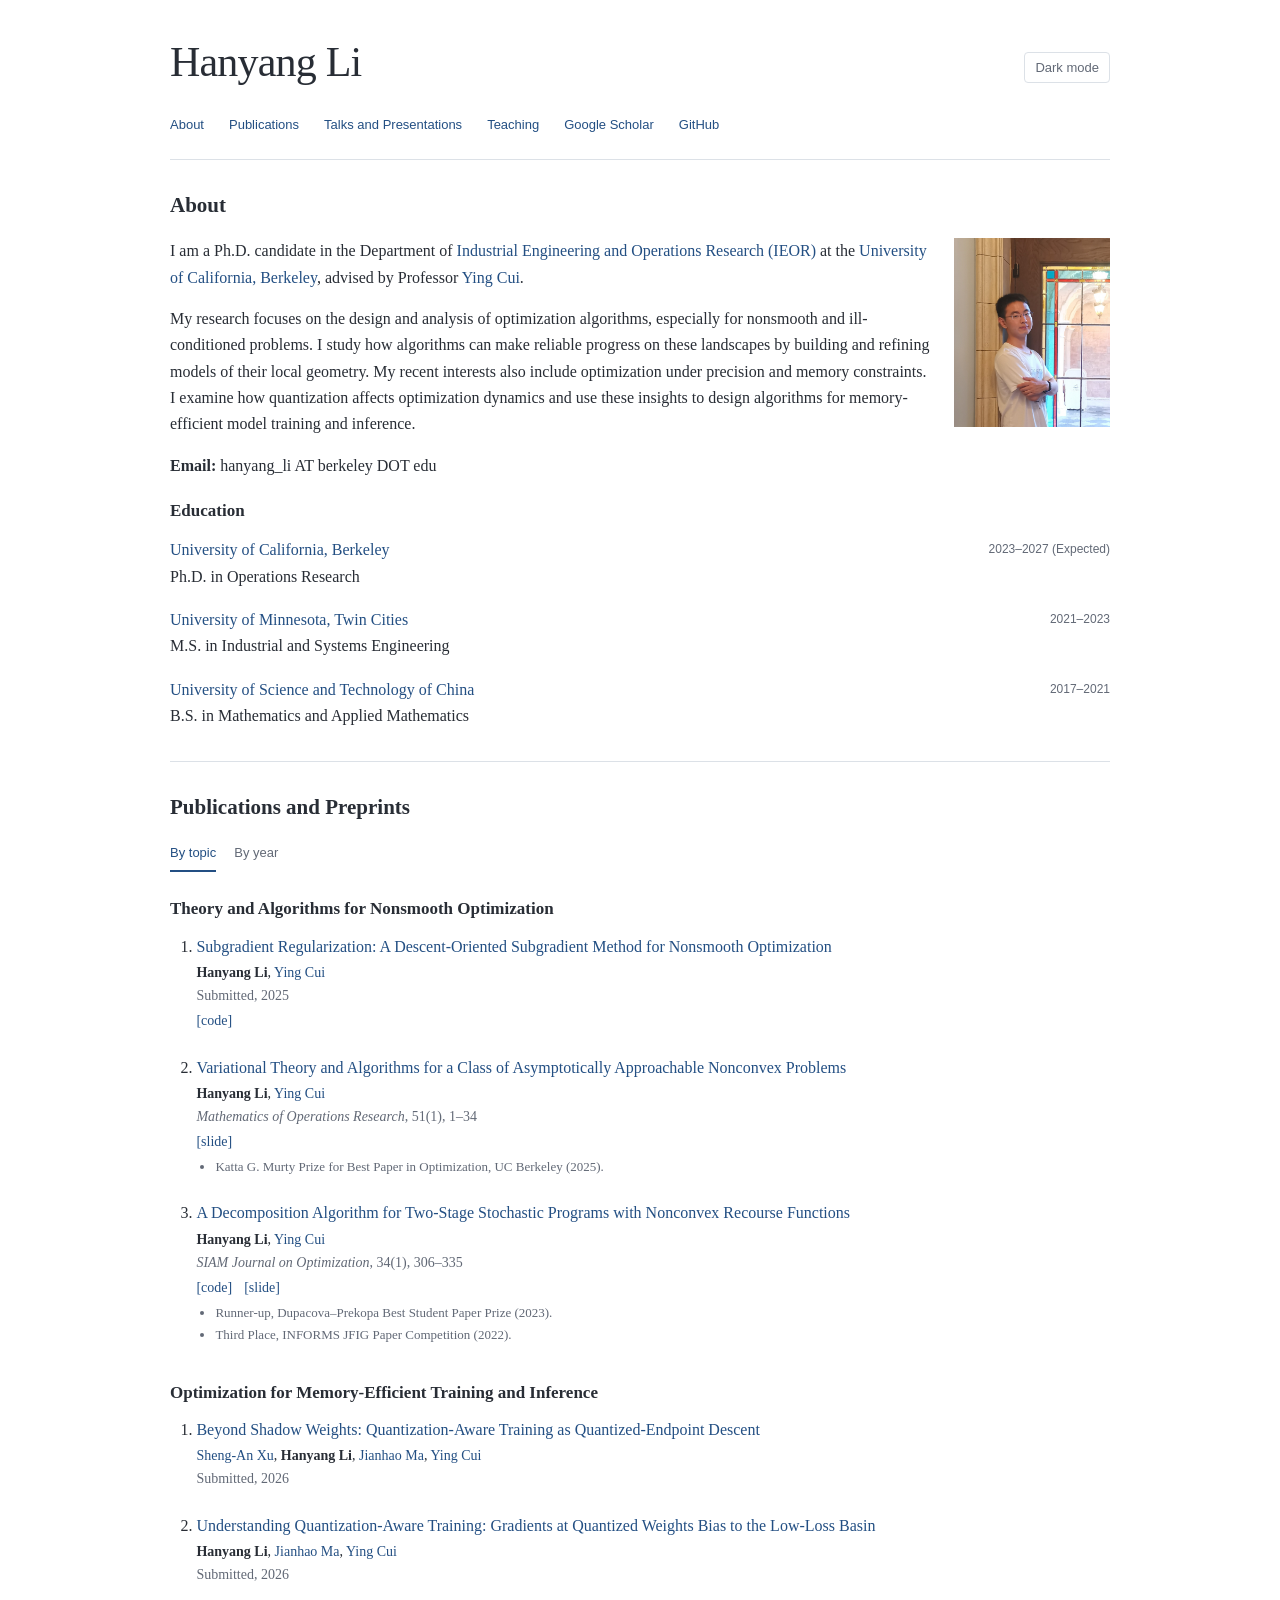
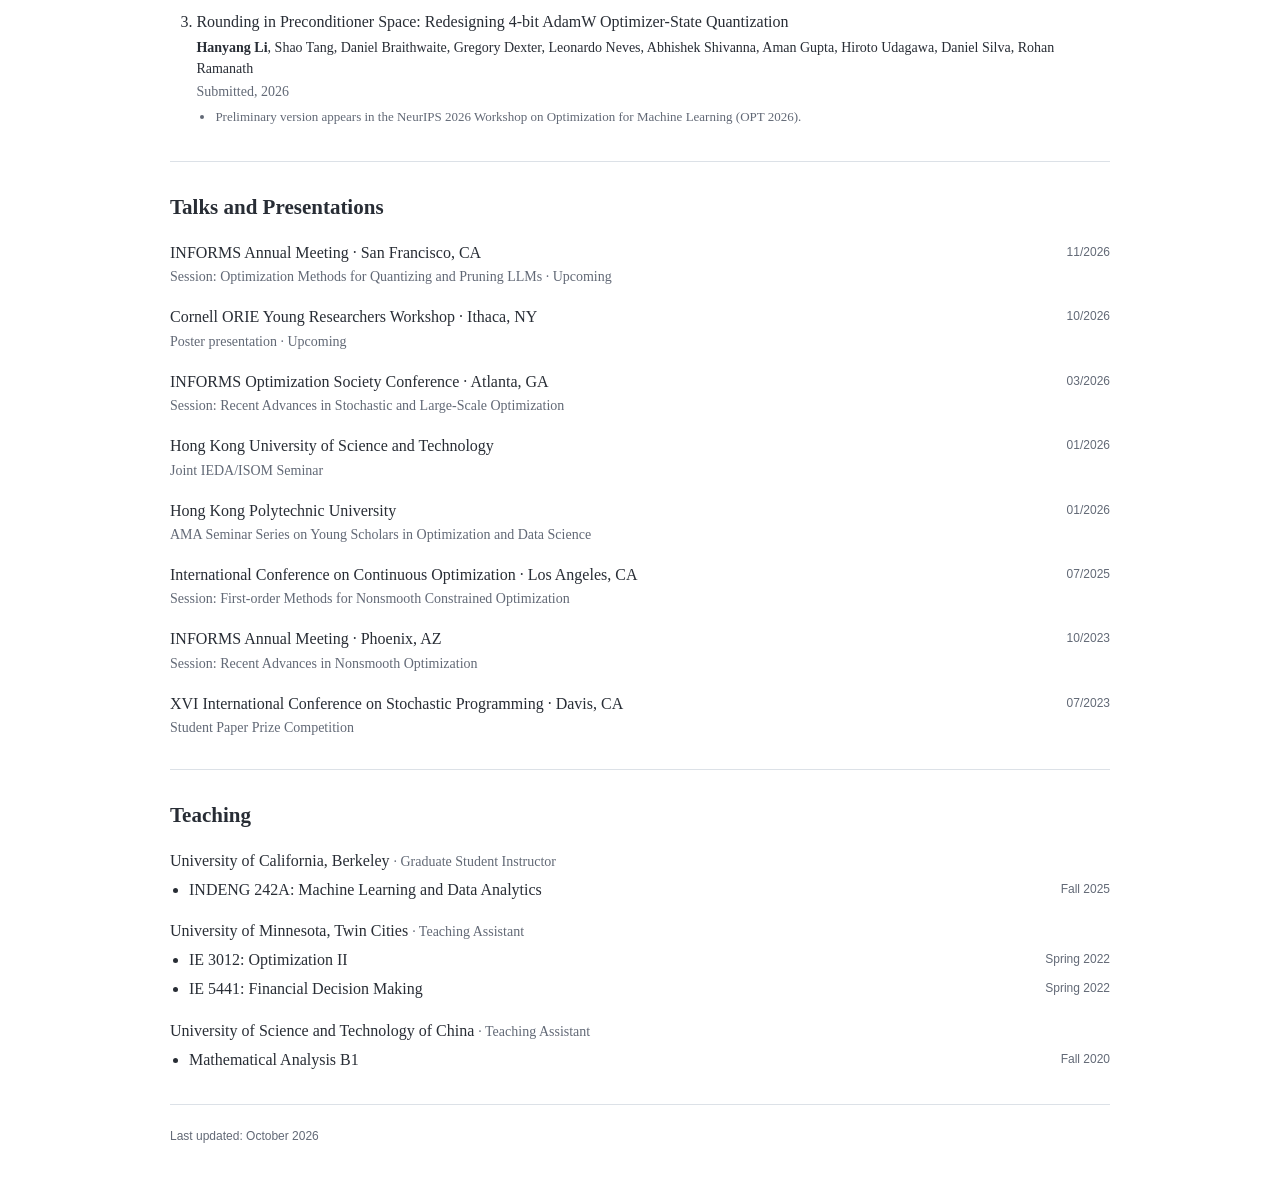
==== commit f77ba161: "Add light/dark mode switch and restore profile links Place a theme switch beside the name, follow th" ====
--- a/index.html
+++ b/index.html
@@ -5,6 +5,14 @@
 <meta name="viewport" content="width=device-width, initial-scale=1">
 <title>Hanyang Li</title>
 <style>html{color-scheme:light dark}body{margin:0}body>div{min-height:100vh}</style>
+<script>
+(() => {
+  try {
+    const theme = localStorage.getItem('hanyang-homepage-theme');
+    if (theme === 'light' || theme === 'dark') document.documentElement.style.colorScheme = theme;
+  } catch (_) {}
+})();
+</script>
 </head>
 <body>
 <style>
@@ -26,6 +34,11 @@
 #hanyang-homepage-draft * { box-sizing: border-box; }
 #hanyang-homepage-draft .hp-inner { max-width: 940px; margin: 0 auto; }
 #hanyang-homepage-draft header { border-bottom: 1px solid var(--hp-rule); padding-bottom: 23px; }
+#hanyang-homepage-draft .hp-header-top { display: flex; justify-content: space-between; align-items: center; gap: 16px; }
+#hanyang-homepage-draft .hp-theme-toggle { flex-shrink: 0; color: var(--hp-muted); background: transparent; border: 1px solid var(--hp-rule); border-radius: 4px; padding: 7px 10px; font: 13px Arial, sans-serif; }
+#hanyang-homepage-draft .hp-theme-toggle:hover { color: var(--hp-link); border-color: var(--hp-link); }
+#hanyang-homepage-draft .hp-theme-toggle:focus-visible { outline: 2px solid var(--hp-link); outline-offset: 4px; }
+@media (pointer: coarse) { #hanyang-homepage-draft .hp-theme-toggle { min-height: 44px; } }
 #hanyang-homepage-draft h1 { font-size: 42px; line-height: 1.15; font-weight: 400; margin: 0 0 10px; letter-spacing: -.8px; }
 #hanyang-homepage-draft a { color: var(--hp-link); text-decoration: none; }
 #hanyang-homepage-draft a:hover { text-decoration: underline; }
@@ -109,12 +122,17 @@
 <div id="hanyang-homepage-draft">
   <div class="hp-inner">
     <header id="hp-home">
-      <h1>Hanyang Li</h1>
+      <div class="hp-header-top">
+        <h1>Hanyang Li</h1>
+        <button class="hp-theme-toggle cursor-interaction" type="button" aria-label="Switch to dark mode">Dark mode</button>
+      </div>
       <nav aria-label="Homepage sections">
         <a href="#hp-about">About</a>
         <a href="#hp-publications">Publications</a>
         <a href="#hp-talks">Talks and Presentations</a>
         <a href="#hp-teaching">Teaching</a>
+        <a href="https://scholar.google.com/citations?hl=en&amp;user=V45E46EAAAAJ" target="_blank" rel="noopener noreferrer">Google Scholar</a>
+        <a href="https://github.com/lhyoung99" target="_blank" rel="noopener noreferrer">GitHub</a>
       </nav>
     </header>
 
@@ -343,6 +361,33 @@
 (() => {
   const root = document.getElementById('hanyang-homepage-draft');
   if (!root) return;
+  const themeToggle = root.querySelector('.hp-theme-toggle');
+  const systemPreference = window.matchMedia('(prefers-color-scheme: dark)');
+  let selectedTheme = null;
+  try {
+    const savedTheme = localStorage.getItem('hanyang-homepage-theme');
+    if (savedTheme === 'light' || savedTheme === 'dark') selectedTheme = savedTheme;
+  } catch (_) {}
+  const applyTheme = (theme) => {
+    document.documentElement.style.colorScheme = theme;
+    root.style.colorScheme = theme;
+    if (themeToggle) {
+      const nextTheme = theme === 'dark' ? 'light' : 'dark';
+      themeToggle.textContent = nextTheme === 'dark' ? 'Dark mode' : 'Light mode';
+      themeToggle.setAttribute('aria-label', `Switch to ${nextTheme} mode`);
+    }
+  };
+  applyTheme(selectedTheme || (systemPreference.matches ? 'dark' : 'light'));
+  if (themeToggle) {
+    themeToggle.addEventListener('click', () => {
+      selectedTheme = root.style.colorScheme === 'dark' ? 'light' : 'dark';
+      applyTheme(selectedTheme);
+      try { localStorage.setItem('hanyang-homepage-theme', selectedTheme); } catch (_) {}
+    });
+  }
+  systemPreference.addEventListener('change', (event) => {
+    if (!selectedTheme) applyTheme(event.matches ? 'dark' : 'light');
+  });
   const portrait = root.querySelector('.hp-portrait');
   if (!portrait) return;
   const alternate = portrait.getAttribute('data-alternate-src');
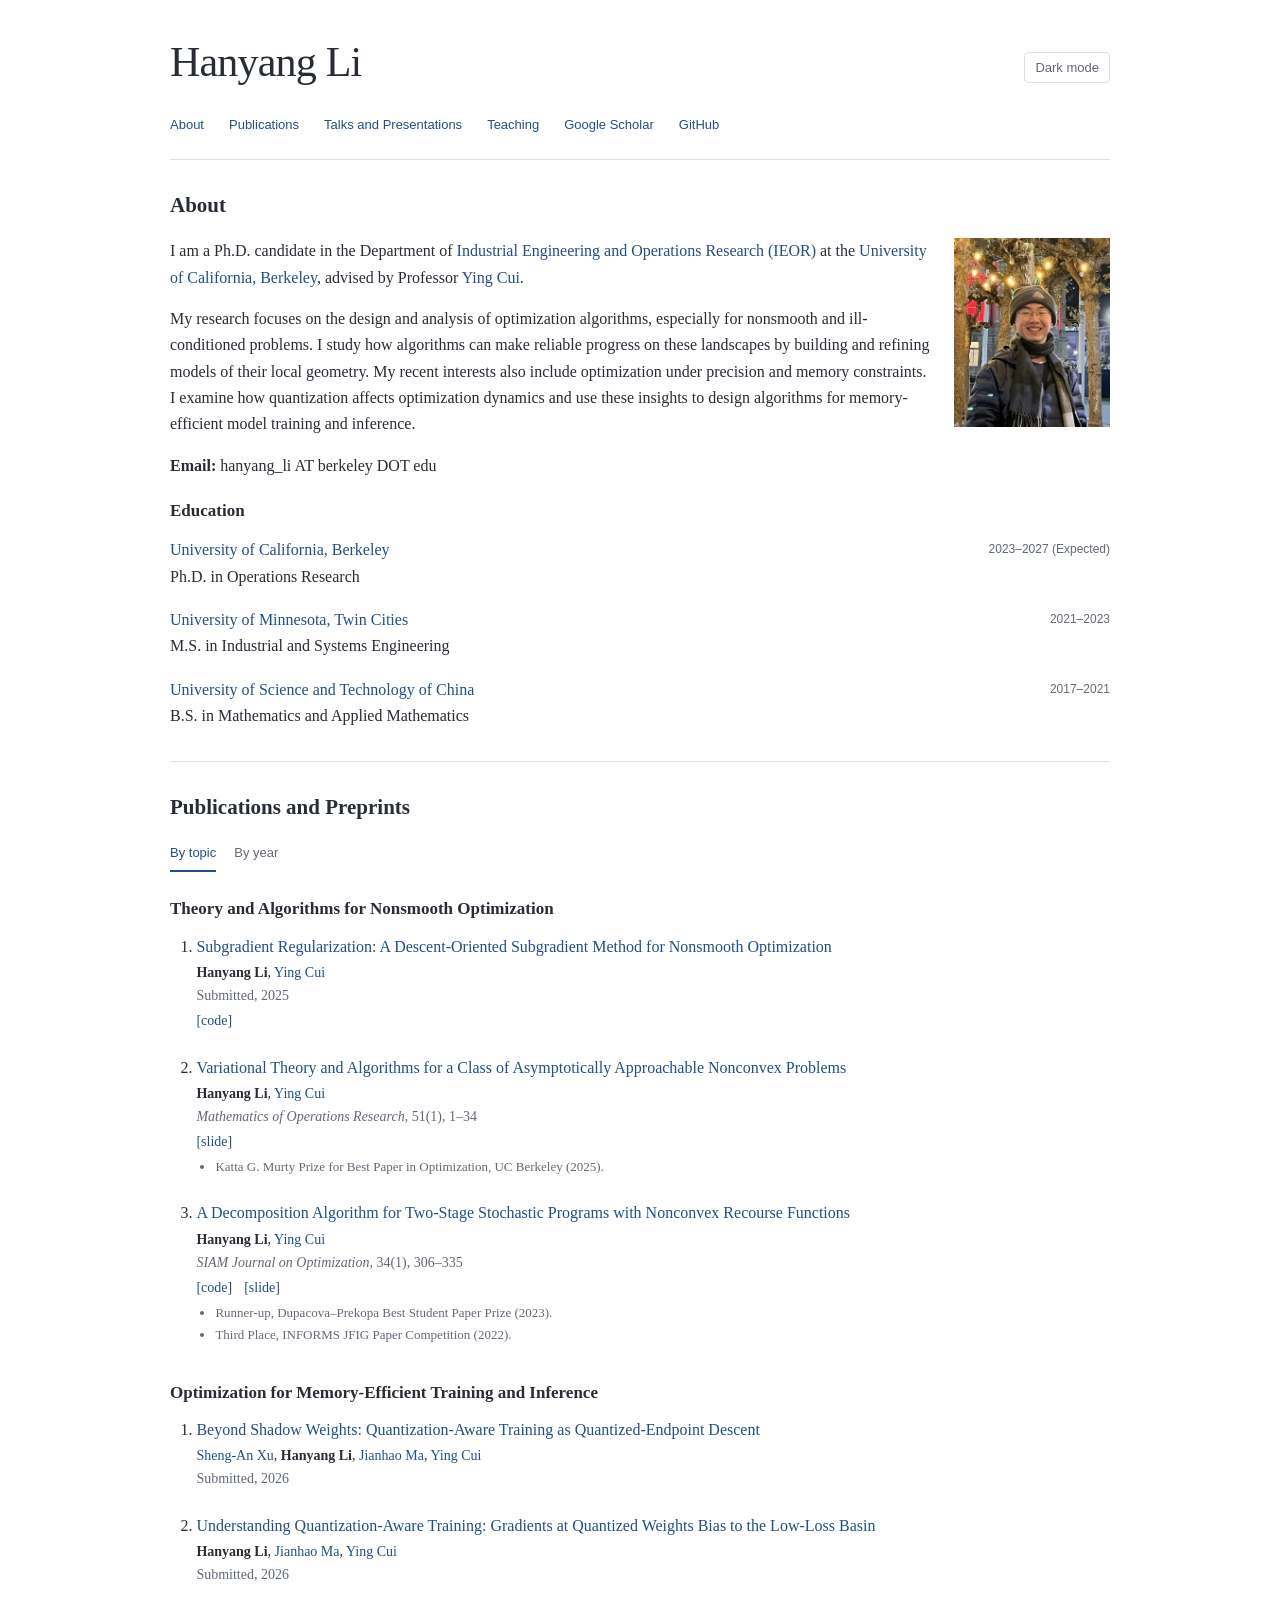
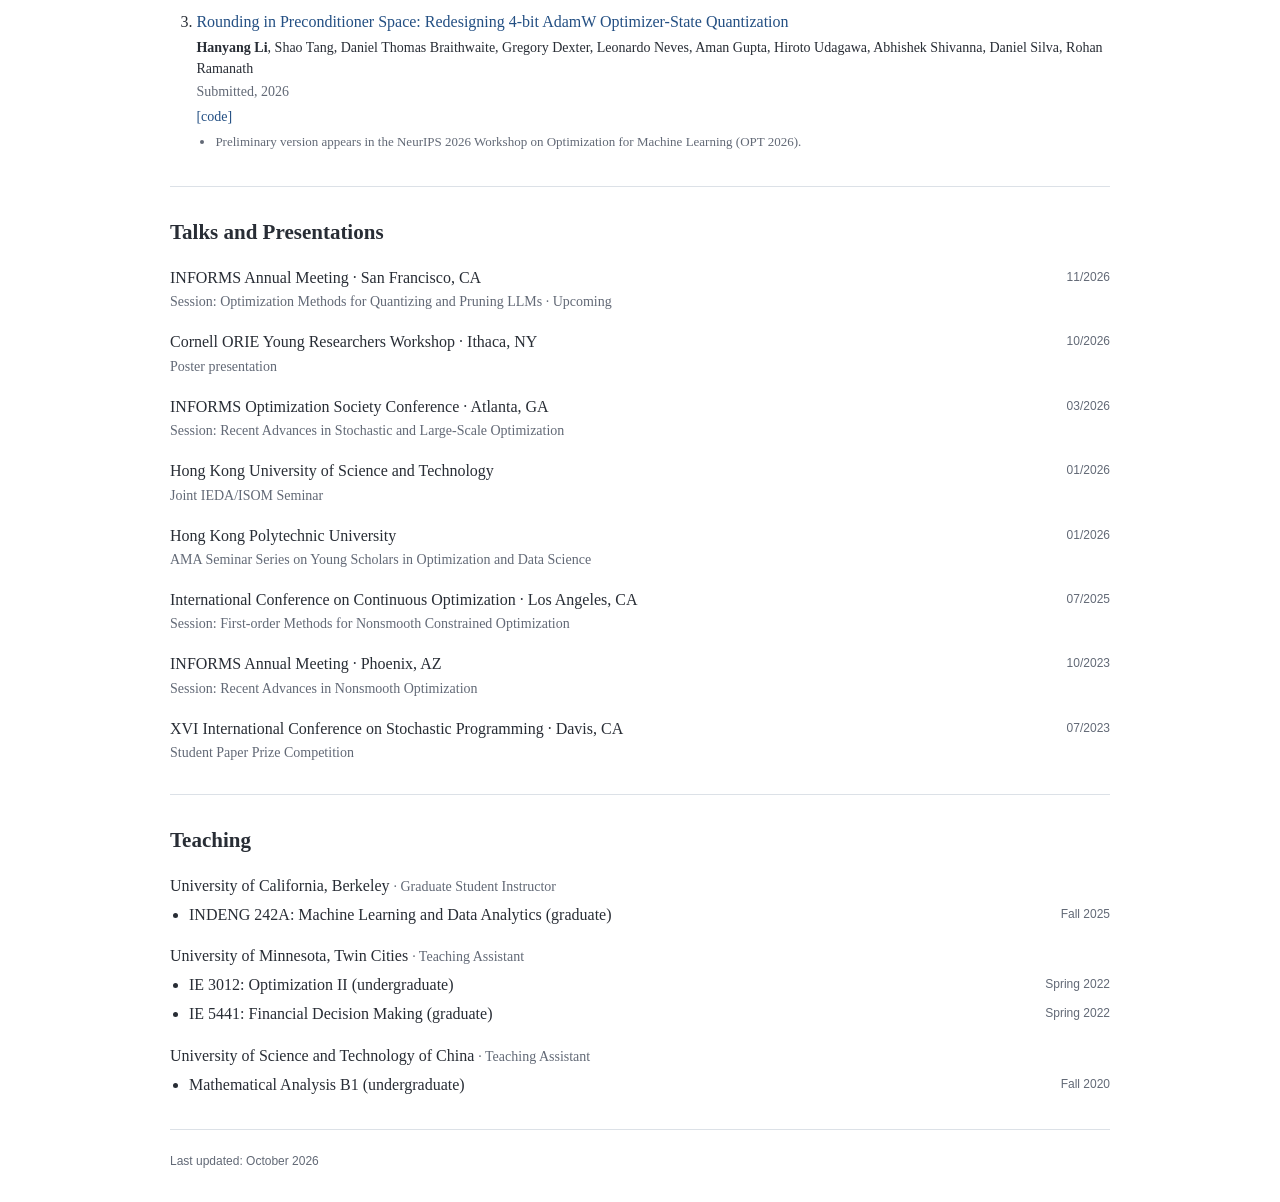
==== commit 59b29c1a: "Add preprint links and teaching course levels Link the AdamW preprint to arXiv and its code in both " ====
--- a/index.html
+++ b/index.html
@@ -219,9 +219,10 @@
               <p class="hp-status">Submitted, 2026</p>
             </li>
             <li class="hp-paper" data-topic="efficient" data-year="2026" data-order="3">
-              <span class="hp-paper-title">Rounding in Preconditioner Space: Redesigning 4-bit AdamW Optimizer-State Quantization</span>
-              <p class="hp-authors"><strong>Hanyang Li</strong>, Shao Tang, Daniel Braithwaite, Gregory Dexter, Leonardo Neves, Abhishek Shivanna, Aman Gupta, Hiroto Udagawa, Daniel Silva, Rohan Ramanath</p>
-              <p class="hp-status">Submitted, 2026</p>
+              <a class="hp-paper-title" href="https://arxiv.org/abs/2610.12444" target="_blank" rel="noopener noreferrer">Rounding in Preconditioner Space: Redesigning 4-bit AdamW Optimizer-State Quantization</a>
+              <p class="hp-authors"><strong>Hanyang Li</strong>, Shao Tang, Daniel Thomas Braithwaite, Gregory Dexter, Leonardo Neves, Aman Gupta, Hiroto Udagawa, Abhishek Shivanna, Daniel Silva, Rohan Ramanath</p>
+              <p class="hp-status">Submitted, 2026</p>
+              <p class="hp-resource-links"><a href="https://github.com/nubank/adamw4bit" target="_blank" rel="noopener noreferrer">[code]</a></p>
               <ul class="hp-award-list">
                 <li>Preliminary version appears in the NeurIPS 2026 Workshop on Optimization for Machine Learning (OPT 2026).</li>
               </ul>
@@ -244,9 +245,10 @@
               <p class="hp-status">Submitted, 2026</p>
             </li>
             <li class="hp-paper" data-topic="efficient" data-year="2026" data-order="3">
-              <span class="hp-paper-title">Rounding in Preconditioner Space: Redesigning 4-bit AdamW Optimizer-State Quantization</span>
-              <p class="hp-authors"><strong>Hanyang Li</strong>, Shao Tang, Daniel Braithwaite, Gregory Dexter, Leonardo Neves, Abhishek Shivanna, Aman Gupta, Hiroto Udagawa, Daniel Silva, Rohan Ramanath</p>
-              <p class="hp-status">Submitted, 2026</p>
+              <a class="hp-paper-title" href="https://arxiv.org/abs/2610.12444" target="_blank" rel="noopener noreferrer">Rounding in Preconditioner Space: Redesigning 4-bit AdamW Optimizer-State Quantization</a>
+              <p class="hp-authors"><strong>Hanyang Li</strong>, Shao Tang, Daniel Thomas Braithwaite, Gregory Dexter, Leonardo Neves, Aman Gupta, Hiroto Udagawa, Abhishek Shivanna, Daniel Silva, Rohan Ramanath</p>
+              <p class="hp-status">Submitted, 2026</p>
+              <p class="hp-resource-links"><a href="https://github.com/nubank/adamw4bit" target="_blank" rel="noopener noreferrer">[code]</a></p>
               <ul class="hp-award-list">
                 <li>Preliminary version appears in the NeurIPS 2026 Workshop on Optimization for Machine Learning (OPT 2026).</li>
               </ul>
@@ -300,7 +302,7 @@
           <span class="hp-date">11/2026</span>
         </li>
         <li>
-          <div><span class="hp-talk-venue">Cornell ORIE Young Researchers Workshop · Ithaca, NY</span><span class="hp-talk-detail">Poster presentation · Upcoming</span></div>
+          <div><span class="hp-talk-venue">Cornell ORIE Young Researchers Workshop · Ithaca, NY</span><span class="hp-talk-detail">Poster presentation</span></div>
           <span class="hp-date">10/2026</span>
         </li>
         <li>
@@ -336,20 +338,20 @@
         <div class="hp-teaching-group">
           <h3>University of California, Berkeley <span class="hp-teaching-role">· Graduate Student Instructor</span></h3>
           <ul class="hp-teaching-courses">
-            <li><div class="hp-teaching-course"><span>INDENG 242A: Machine Learning and Data Analytics</span><span class="hp-date">Fall 2025</span></div></li>
+            <li><div class="hp-teaching-course"><span>INDENG 242A: Machine Learning and Data Analytics (graduate)</span><span class="hp-date">Fall 2025</span></div></li>
           </ul>
         </div>
         <div class="hp-teaching-group">
           <h3>University of Minnesota, Twin Cities <span class="hp-teaching-role">· Teaching Assistant</span></h3>
           <ul class="hp-teaching-courses">
-            <li><div class="hp-teaching-course"><span>IE 3012: Optimization II</span><span class="hp-date">Spring 2022</span></div></li>
-            <li><div class="hp-teaching-course"><span>IE 5441: Financial Decision Making</span><span class="hp-date">Spring 2022</span></div></li>
+            <li><div class="hp-teaching-course"><span>IE 3012: Optimization II (undergraduate)</span><span class="hp-date">Spring 2022</span></div></li>
+            <li><div class="hp-teaching-course"><span>IE 5441: Financial Decision Making (graduate)</span><span class="hp-date">Spring 2022</span></div></li>
           </ul>
         </div>
         <div class="hp-teaching-group">
           <h3>University of Science and Technology of China <span class="hp-teaching-role">· Teaching Assistant</span></h3>
           <ul class="hp-teaching-courses">
-            <li><div class="hp-teaching-course"><span>Mathematical Analysis B1</span><span class="hp-date">Fall 2020</span></div></li>
+            <li><div class="hp-teaching-course"><span>Mathematical Analysis B1 (undergraduate)</span><span class="hp-date">Fall 2020</span></div></li>
           </ul>
         </div>
       </div>
@@ -396,3 +398,4 @@
 </script>
 </body>
 </html>
+
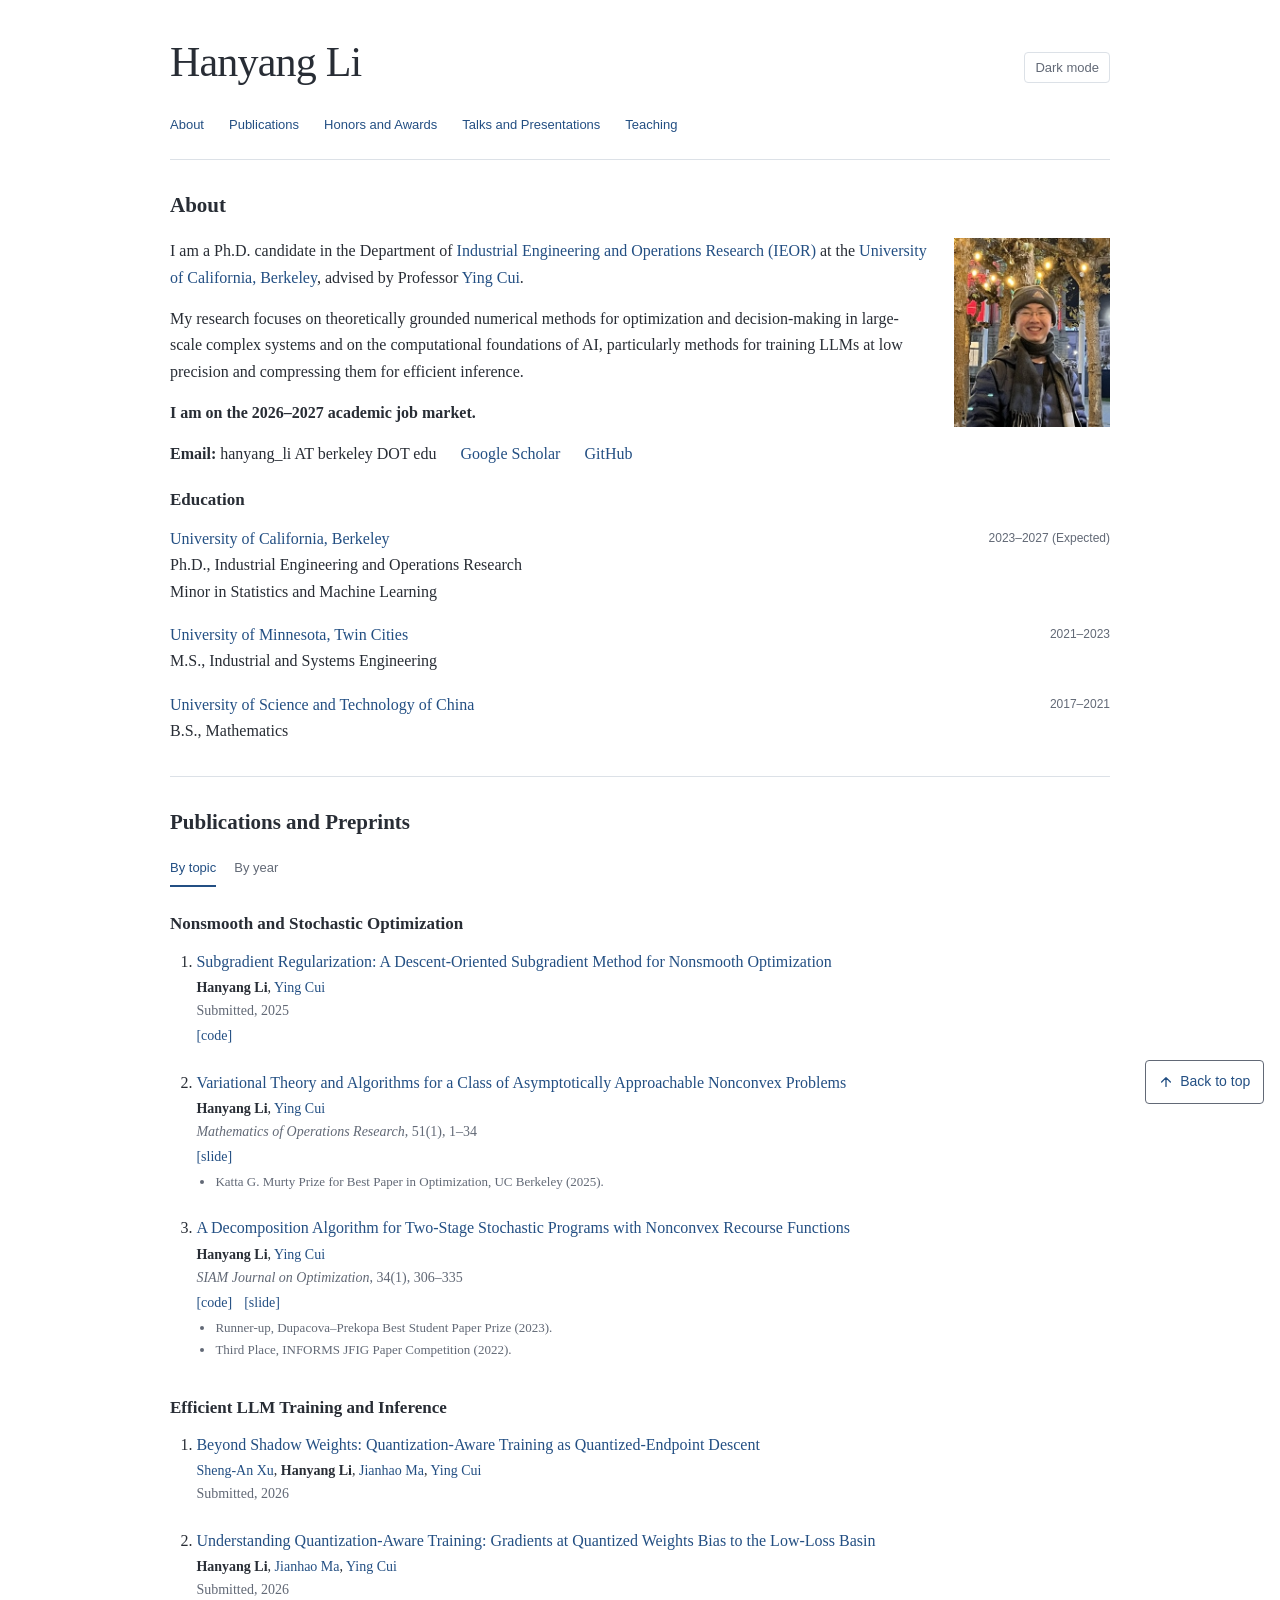
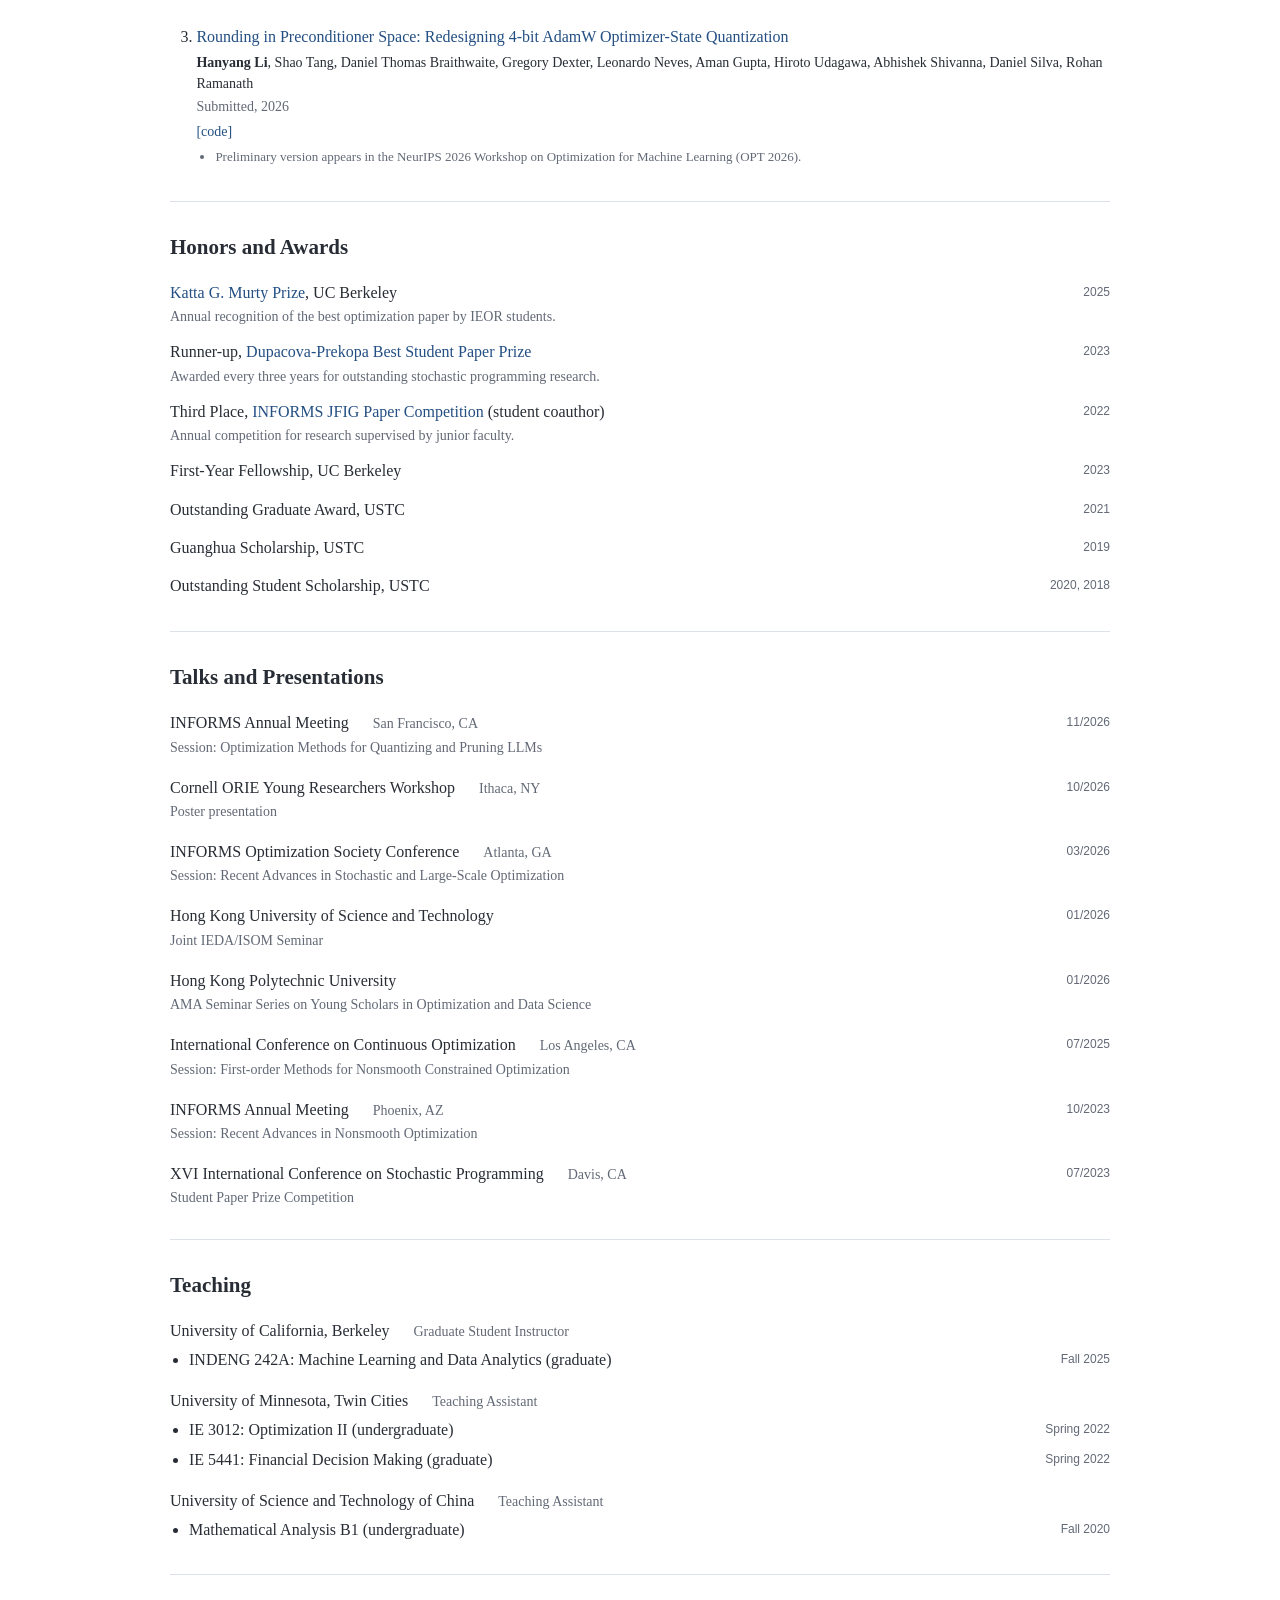
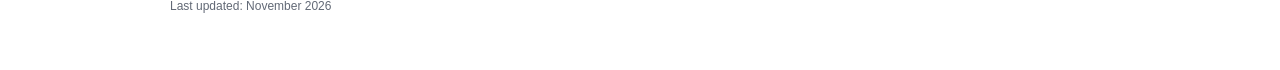
==== commit 022662fc: "Add files via upload" ====
--- a/index.html
+++ b/index.html
@@ -76,6 +76,7 @@
 #hanyang-homepage-draft .hp-paper-title { display: block; margin-bottom: 4px; font-size: 16px; line-height: 1.45; }
 #hanyang-homepage-draft .hp-authors { font-size: 14px; margin: 0 0 2px; line-height: 1.5; }
 #hanyang-homepage-draft .hp-authors strong,
+#hanyang-homepage-draft #hp-job-market strong,
 #hanyang-homepage-draft #hp-contact strong { font-weight: 700; }
 #hanyang-homepage-draft .hp-status { color: var(--hp-muted); font-size: 14px; margin: 0; line-height: 1.5; }
 #hanyang-homepage-draft .hp-resource-links { display: flex; flex-wrap: wrap; gap: 12px; margin: 4px 0 0; font-size: 14px; line-height: 1.5; }
@@ -100,6 +101,41 @@
 #hanyang-homepage-draft .hp-talk-venue { display: block; }
 #hanyang-homepage-draft .hp-talk-detail { display: block; color: var(--hp-muted); font-size: 14px; line-height: 1.5; }
 #hanyang-homepage-draft .hp-date { color: var(--hp-muted); text-align: right; font-family: Arial, sans-serif; font-size: 12px; padding-top: 3px; white-space: nowrap; }
+#hanyang-homepage-draft #hp-contact { display: flex; flex-wrap: wrap; align-items: baseline; gap: 3px 1.5rem; }
+#hanyang-homepage-draft .hp-profile-links { display: inline-flex; flex-wrap: wrap; align-items: baseline; column-gap: 1.5rem; }
+#hanyang-homepage-draft .hp-spaced { display: flex; flex-wrap: wrap; align-items: baseline; gap: 0 1.5rem; }
+#hanyang-homepage-draft .hp-location { color: var(--hp-muted); font-size: 14px; }
+#hanyang-homepage-draft #hp-home { scroll-margin-top: 3rem; }
+#hanyang-homepage-draft { --hp-page-gutter:44px; --hp-return-gap:16px; --hp-return-size:44px; }
+#hanyang-homepage-draft .hp-scroll-body { position:relative; }
+#hanyang-homepage-draft .hp-return-rail {
+  position:absolute; z-index:2; pointer-events:none;
+  right:calc(max(var(--hp-return-gap), env(safe-area-inset-right, 0px)) - var(--hp-page-gutter));
+  top:min(100vh, calc(100% - var(--hp-return-size)));
+  top:min(100dvh, calc(100% - var(--hp-return-size))); bottom:0;
+}
+#hanyang-homepage-draft .hp-back-top {
+  position:sticky;
+  top:calc(100vh - var(--hp-return-size) - max(var(--hp-return-gap), env(safe-area-inset-bottom, 0px)));
+  top:calc(100dvh - var(--hp-return-size) - max(var(--hp-return-gap), env(safe-area-inset-bottom, 0px)));
+  display:flex; align-items:center; justify-content:center; gap:.45rem; min-height:var(--hp-return-size);
+  padding:0 .8rem; pointer-events:auto; font:14px/1.2 Arial, sans-serif;
+  color:var(--hp-link); background:var(--hp-bg); border:1px solid var(--hp-muted); border-radius:4px;
+}
+#hanyang-homepage-draft .hp-back-top .hp-short { display: none; }
+#hanyang-homepage-draft .hp-back-top svg { width: 14px; height: 14px; flex: none; }
+#hanyang-homepage-draft footer { min-height: 65px; }
+@media (max-width: 680px) {
+  #hanyang-homepage-draft .hp-spaced, #hanyang-homepage-draft .hp-profile-links { column-gap: 1.25rem; }
+  #hanyang-homepage-draft { --hp-page-gutter:24px; --hp-return-gap:10px; }
+  #hanyang-homepage-draft .hp-back-top .hp-short { display: inline; }
+  #hanyang-homepage-draft .hp-back-top .hp-long { display: none; }
+}
+#hanyang-homepage-draft .hp-honors { padding: 0; margin: 0; list-style: none; }
+#hanyang-homepage-draft .hp-honors li { display: grid; grid-template-columns: minmax(0, 1fr) max-content; gap: 2px 14px; }
+#hanyang-homepage-draft .hp-honors li + li { margin-top: 12px; }
+#hanyang-homepage-draft .hp-award-note { display: block; color: var(--hp-muted); font-size: 14px; line-height: 1.5; }
+@media (max-width: 400px) { #hanyang-homepage-draft .hp-honors li { grid-template-columns: 1fr; } }
 #hanyang-homepage-draft footer { padding-top: 22px; color: var(--hp-muted); font-family: Arial, sans-serif; font-size: 12px; }
 @media (max-width: 680px) {
   #hanyang-homepage-draft { padding: 28px 24px; }
@@ -107,7 +143,7 @@
   #hanyang-homepage-draft h1 { font-size: 36px; }
 }
 @media (max-width: 400px) {
-  #hanyang-homepage-draft { padding: 24px 18px; }
+  #hanyang-homepage-draft { --hp-page-gutter:18px; padding: 24px 18px; }
   #hanyang-homepage-draft .hp-talks li { grid-template-columns: 1fr; gap: 2px; }
   #hanyang-homepage-draft .hp-education li { grid-template-columns: 1fr; gap: 2px; }
   #hanyang-homepage-draft .hp-teaching-course { grid-template-columns: 1fr; gap: 2px; }
@@ -121,7 +157,7 @@
 </style>
 <div id="hanyang-homepage-draft">
   <div class="hp-inner">
-    <header id="hp-home">
+    <header id="hp-home" tabindex="-1">
       <div class="hp-header-top">
         <h1>Hanyang Li</h1>
         <button class="hp-theme-toggle cursor-interaction" type="button" aria-label="Switch to dark mode">Dark mode</button>
@@ -129,12 +165,14 @@
       <nav aria-label="Homepage sections">
         <a href="#hp-about">About</a>
         <a href="#hp-publications">Publications</a>
+        <a href="#hp-honors">Honors and Awards</a>
         <a href="#hp-talks">Talks and Presentations</a>
         <a href="#hp-teaching">Teaching</a>
-        <a href="https://scholar.google.com/citations?hl=en&amp;user=V45E46EAAAAJ" target="_blank" rel="noopener noreferrer">Google Scholar</a>
-        <a href="https://github.com/lhyoung99" target="_blank" rel="noopener noreferrer">GitHub</a>
       </nav>
     </header>
+  </div>
+  <div class="hp-scroll-body">
+    <div class="hp-inner">
 
     <section class="hp-section" id="hp-about" aria-labelledby="hp-about-title">
       <h2 id="hp-about-title">About</h2>
@@ -142,23 +180,24 @@
         <img class="hp-portrait" src="portrait-lights.jpg" alt="Hanyang Li" width="1171" height="1416" decoding="async" data-alternate-src="photos.jpg">
         <div class="hp-about-copy">
         <p>I am a Ph.D. candidate in the Department of <a href="https://ieor.berkeley.edu/" target="_blank" rel="noopener noreferrer">Industrial Engineering and Operations Research (IEOR)</a> at the <a href="https://www.berkeley.edu/" target="_blank" rel="noopener noreferrer">University of California, Berkeley</a>, advised by Professor <a href="https://sites.google.com/site/optyingcui/" target="_blank" rel="noopener noreferrer">Ying Cui</a>.</p>
-          <p id="hp-research">My research focuses on the design and analysis of optimization algorithms, especially for nonsmooth and ill-conditioned problems. I study how algorithms can make reliable progress on these landscapes by building and refining models of their local geometry. My recent interests also include optimization under precision and memory constraints. I examine how quantization affects optimization dynamics and use these insights to design algorithms for memory-efficient model training and inference.</p>
-        <p id="hp-contact"><strong>Email:</strong> hanyang_li AT berkeley DOT edu</p>
+          <p id="hp-research">My research focuses on theoretically grounded numerical methods for optimization and decision-making in large-scale complex systems and on the computational foundations of AI, particularly methods for training LLMs at low precision and compressing them for efficient inference.</p>
+        <p id="hp-job-market"><strong>I am on the 2026–2027 academic job market.</strong></p>
+        <p id="hp-contact"><span><strong>Email:</strong> hanyang_li AT berkeley DOT edu</span><span class="hp-profile-links"><a href="https://scholar.google.com/citations?hl=en&amp;user=V45E46EAAAAJ" target="_blank" rel="noopener noreferrer">Google Scholar</a> <a href="https://github.com/lhyoung99" target="_blank" rel="noopener noreferrer">GitHub</a></span></p>
         </div>
       </div>
       <section class="hp-about-education" id="hp-education" aria-labelledby="hp-education-title">
       <h3 id="hp-education-title">Education</h3>
       <ul class="hp-education">
         <li>
-          <div><a href="https://www.berkeley.edu/" target="_blank" rel="noopener noreferrer">University of California, Berkeley</a><span class="hp-degree">Ph.D. in Operations Research</span></div>
+          <div><a href="https://www.berkeley.edu/" target="_blank" rel="noopener noreferrer">University of California, Berkeley</a><span class="hp-degree">Ph.D., Industrial Engineering and Operations Research</span><span class="hp-degree">Minor in Statistics and Machine Learning</span></div>
           <span class="hp-date">2023–2027 (Expected)</span>
         </li>
         <li>
-          <div><a href="https://twin-cities.umn.edu/" target="_blank" rel="noopener noreferrer">University of Minnesota, Twin Cities</a><span class="hp-degree">M.S. in Industrial and Systems Engineering</span></div>
+          <div><a href="https://twin-cities.umn.edu/" target="_blank" rel="noopener noreferrer">University of Minnesota, Twin Cities</a><span class="hp-degree">M.S., Industrial and Systems Engineering</span></div>
           <span class="hp-date">2021–2023</span>
         </li>
         <li>
-          <div><a href="https://en.ustc.edu.cn/" target="_blank" rel="noopener noreferrer">University of Science and Technology of China</a><span class="hp-degree">B.S. in Mathematics and Applied Mathematics</span></div>
+          <div><a href="https://en.ustc.edu.cn/" target="_blank" rel="noopener noreferrer">University of Science and Technology of China</a><span class="hp-degree">B.S., Mathematics</span></div>
           <span class="hp-date">2017–2021</span>
         </li>
       </ul>
@@ -176,7 +215,7 @@
         </div>
         <div id="hp-publication-groups" class="hp-topic-view">
         <div class="hp-paper-group" data-publication-group="nonsmooth">
-          <h3>Theory and Algorithms for Nonsmooth Optimization</h3>
+          <h3>Nonsmooth and Stochastic Optimization</h3>
           <ol class="hp-paper-list" start="1">
             <li class="hp-paper" data-topic="nonsmooth" data-year="2025" data-order="1">
               <a class="hp-paper-title" href="https://arxiv.org/abs/2505.07143" target="_blank" rel="noopener noreferrer">Subgradient Regularization: A Descent-Oriented Subgradient Method for Nonsmooth Optimization</a>
@@ -206,7 +245,7 @@
           </ol>
         </div>
         <div class="hp-paper-group" data-publication-group="efficient">
-          <h3>Optimization for Memory-Efficient Training and Inference</h3>
+          <h3>Efficient LLM Training and Inference</h3>
           <ol class="hp-paper-list" start="1">
             <li class="hp-paper" data-topic="efficient" data-year="2026" data-order="1">
               <a class="hp-paper-title" href="https://arxiv.org/abs/2609.21834" target="_blank" rel="noopener noreferrer">Beyond Shadow Weights: Quantization-Aware Training as Quantized-Endpoint Descent</a>
@@ -294,19 +333,32 @@
       </div>
     </section>
 
+    <section class="hp-section" id="hp-honors" aria-labelledby="hp-honors-title">
+      <h2 id="hp-honors-title">Honors and Awards</h2>
+      <ul class="hp-honors">
+        <li><div><a href="https://ieor.berkeley.edu/graduate/katta-g-murty-prize-hanyang-li/" target="_blank" rel="noopener noreferrer">Katta G. Murty Prize</a>, UC Berkeley<span class="hp-award-note">Annual recognition of the best optimization paper by IEOR students.</span></div><span class="hp-date">2025</span></li>
+        <li><div>Runner-up, <a href="https://www.stoprog.org/2023-dupa%C4%8Dov%C3%A1-pr%C3%A9kopa-student-paper-prize-awards" target="_blank" rel="noopener noreferrer">Dupacova-Prekopa Best Student Paper Prize</a><span class="hp-award-note">Awarded every three years for outstanding stochastic programming research.</span></div><span class="hp-date">2023</span></li>
+        <li><div>Third Place, <a href="https://www.informs.org/Recognizing-Excellence/Award-Recipients/Hanyang-Li" target="_blank" rel="noopener noreferrer">INFORMS JFIG Paper Competition</a> (student coauthor)<span class="hp-award-note">Annual competition for research supervised by junior faculty.</span></div><span class="hp-date">2022</span></li>
+        <li><div>First-Year Fellowship, UC Berkeley</div><span class="hp-date">2023</span></li>
+        <li><div>Outstanding Graduate Award, USTC</div><span class="hp-date">2021</span></li>
+        <li><div>Guanghua Scholarship, USTC</div><span class="hp-date">2019</span></li>
+        <li><div>Outstanding Student Scholarship, USTC</div><span class="hp-date">2020, 2018</span></li>
+      </ul>
+    </section>
+
     <section class="hp-section" id="hp-talks" aria-labelledby="hp-talks-title">
       <h2 id="hp-talks-title">Talks and Presentations</h2>
       <ul class="hp-talks">
         <li>
-          <div><span class="hp-talk-venue">INFORMS Annual Meeting · San Francisco, CA</span><span class="hp-talk-detail">Session: Optimization Methods for Quantizing and Pruning LLMs · Upcoming</span></div>
+          <div><span class="hp-talk-venue hp-spaced"><span>INFORMS Annual Meeting</span> <span class="hp-location">San Francisco, CA</span></span><span class="hp-talk-detail">Session: Optimization Methods for Quantizing and Pruning LLMs</span></div>
           <span class="hp-date">11/2026</span>
         </li>
         <li>
-          <div><span class="hp-talk-venue">Cornell ORIE Young Researchers Workshop · Ithaca, NY</span><span class="hp-talk-detail">Poster presentation</span></div>
+          <div><span class="hp-talk-venue hp-spaced"><span>Cornell ORIE Young Researchers Workshop</span> <span class="hp-location">Ithaca, NY</span></span><span class="hp-talk-detail">Poster presentation</span></div>
           <span class="hp-date">10/2026</span>
         </li>
         <li>
-          <div><span class="hp-talk-venue">INFORMS Optimization Society Conference · Atlanta, GA</span><span class="hp-talk-detail">Session: Recent Advances in Stochastic and Large-Scale Optimization</span></div>
+          <div><span class="hp-talk-venue hp-spaced"><span>INFORMS Optimization Society Conference</span> <span class="hp-location">Atlanta, GA</span></span><span class="hp-talk-detail">Session: Recent Advances in Stochastic and Large-Scale Optimization</span></div>
           <span class="hp-date">03/2026</span>
         </li>
         <li>
@@ -318,15 +370,15 @@
           <span class="hp-date">01/2026</span>
         </li>
         <li>
-          <div><span class="hp-talk-venue">International Conference on Continuous Optimization · Los Angeles, CA</span><span class="hp-talk-detail">Session: First-order Methods for Nonsmooth Constrained Optimization</span></div>
+          <div><span class="hp-talk-venue hp-spaced"><span>International Conference on Continuous Optimization</span> <span class="hp-location">Los Angeles, CA</span></span><span class="hp-talk-detail">Session: First-order Methods for Nonsmooth Constrained Optimization</span></div>
           <span class="hp-date">07/2025</span>
         </li>
         <li>
-          <div><span class="hp-talk-venue">INFORMS Annual Meeting · Phoenix, AZ</span><span class="hp-talk-detail">Session: Recent Advances in Nonsmooth Optimization</span></div>
+          <div><span class="hp-talk-venue hp-spaced"><span>INFORMS Annual Meeting</span> <span class="hp-location">Phoenix, AZ</span></span><span class="hp-talk-detail">Session: Recent Advances in Nonsmooth Optimization</span></div>
           <span class="hp-date">10/2023</span>
         </li>
         <li>
-          <div><span class="hp-talk-venue">XVI International Conference on Stochastic Programming · Davis, CA</span><span class="hp-talk-detail">Student Paper Prize Competition</span></div>
+          <div><span class="hp-talk-venue hp-spaced"><span>XVI International Conference on Stochastic Programming</span> <span class="hp-location">Davis, CA</span></span><span class="hp-talk-detail">Student Paper Prize Competition</span></div>
           <span class="hp-date">07/2023</span>
         </li>
       </ul>
@@ -336,27 +388,34 @@
       <h2 id="hp-teaching-title">Teaching</h2>
       <div>
         <div class="hp-teaching-group">
-          <h3>University of California, Berkeley <span class="hp-teaching-role">· Graduate Student Instructor</span></h3>
+          <h3 class="hp-spaced"><span>University of California, Berkeley</span> <span class="hp-teaching-role">Graduate Student Instructor</span></h3>
           <ul class="hp-teaching-courses">
             <li><div class="hp-teaching-course"><span>INDENG 242A: Machine Learning and Data Analytics (graduate)</span><span class="hp-date">Fall 2025</span></div></li>
           </ul>
         </div>
         <div class="hp-teaching-group">
-          <h3>University of Minnesota, Twin Cities <span class="hp-teaching-role">· Teaching Assistant</span></h3>
+          <h3 class="hp-spaced"><span>University of Minnesota, Twin Cities</span> <span class="hp-teaching-role">Teaching Assistant</span></h3>
           <ul class="hp-teaching-courses">
             <li><div class="hp-teaching-course"><span>IE 3012: Optimization II (undergraduate)</span><span class="hp-date">Spring 2022</span></div></li>
             <li><div class="hp-teaching-course"><span>IE 5441: Financial Decision Making (graduate)</span><span class="hp-date">Spring 2022</span></div></li>
           </ul>
         </div>
         <div class="hp-teaching-group">
-          <h3>University of Science and Technology of China <span class="hp-teaching-role">· Teaching Assistant</span></h3>
+          <h3 class="hp-spaced"><span>University of Science and Technology of China</span> <span class="hp-teaching-role">Teaching Assistant</span></h3>
           <ul class="hp-teaching-courses">
             <li><div class="hp-teaching-course"><span>Mathematical Analysis B1 (undergraduate)</span><span class="hp-date">Fall 2020</span></div></li>
           </ul>
         </div>
       </div>
     </section>
-    <footer>Last updated: October 2026</footer>
+    <footer>Last updated: November 2026</footer>
+    </div>
+    <div class="hp-return-rail">
+    <a id="hp-return" class="hp-back-top" href="#hp-home" aria-label="Back to top">
+      <svg viewBox="0 0 16 16" fill="none" stroke="currentColor" stroke-width="1.5" stroke-linecap="round" stroke-linejoin="round" aria-hidden="true"><path d="M8 13V3m-5 5 5-5 5 5"/></svg>
+      <span class="hp-long">Back to top</span><span class="hp-short">Top</span>
+    </a>
+    </div>
   </div>
 </div>
 <script>
@@ -398,4 +457,3 @@
 </script>
 </body>
 </html>
-
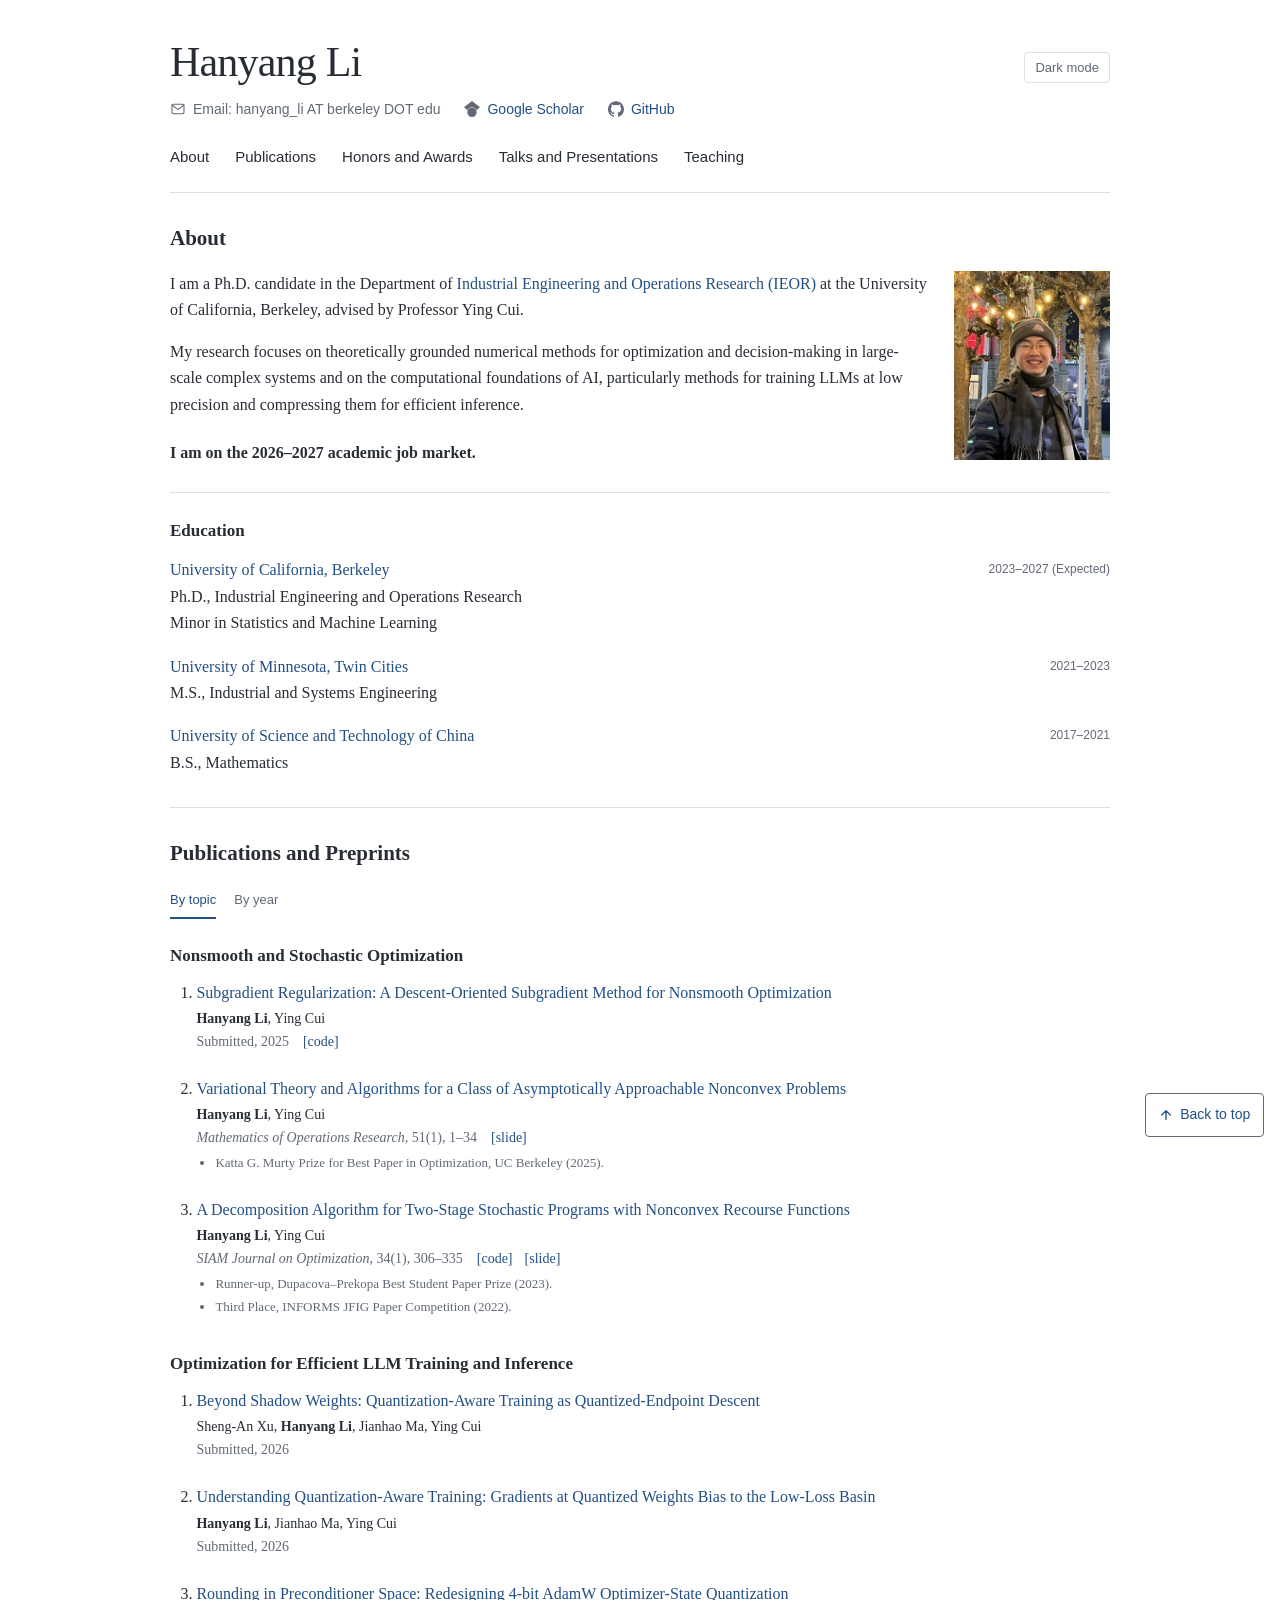
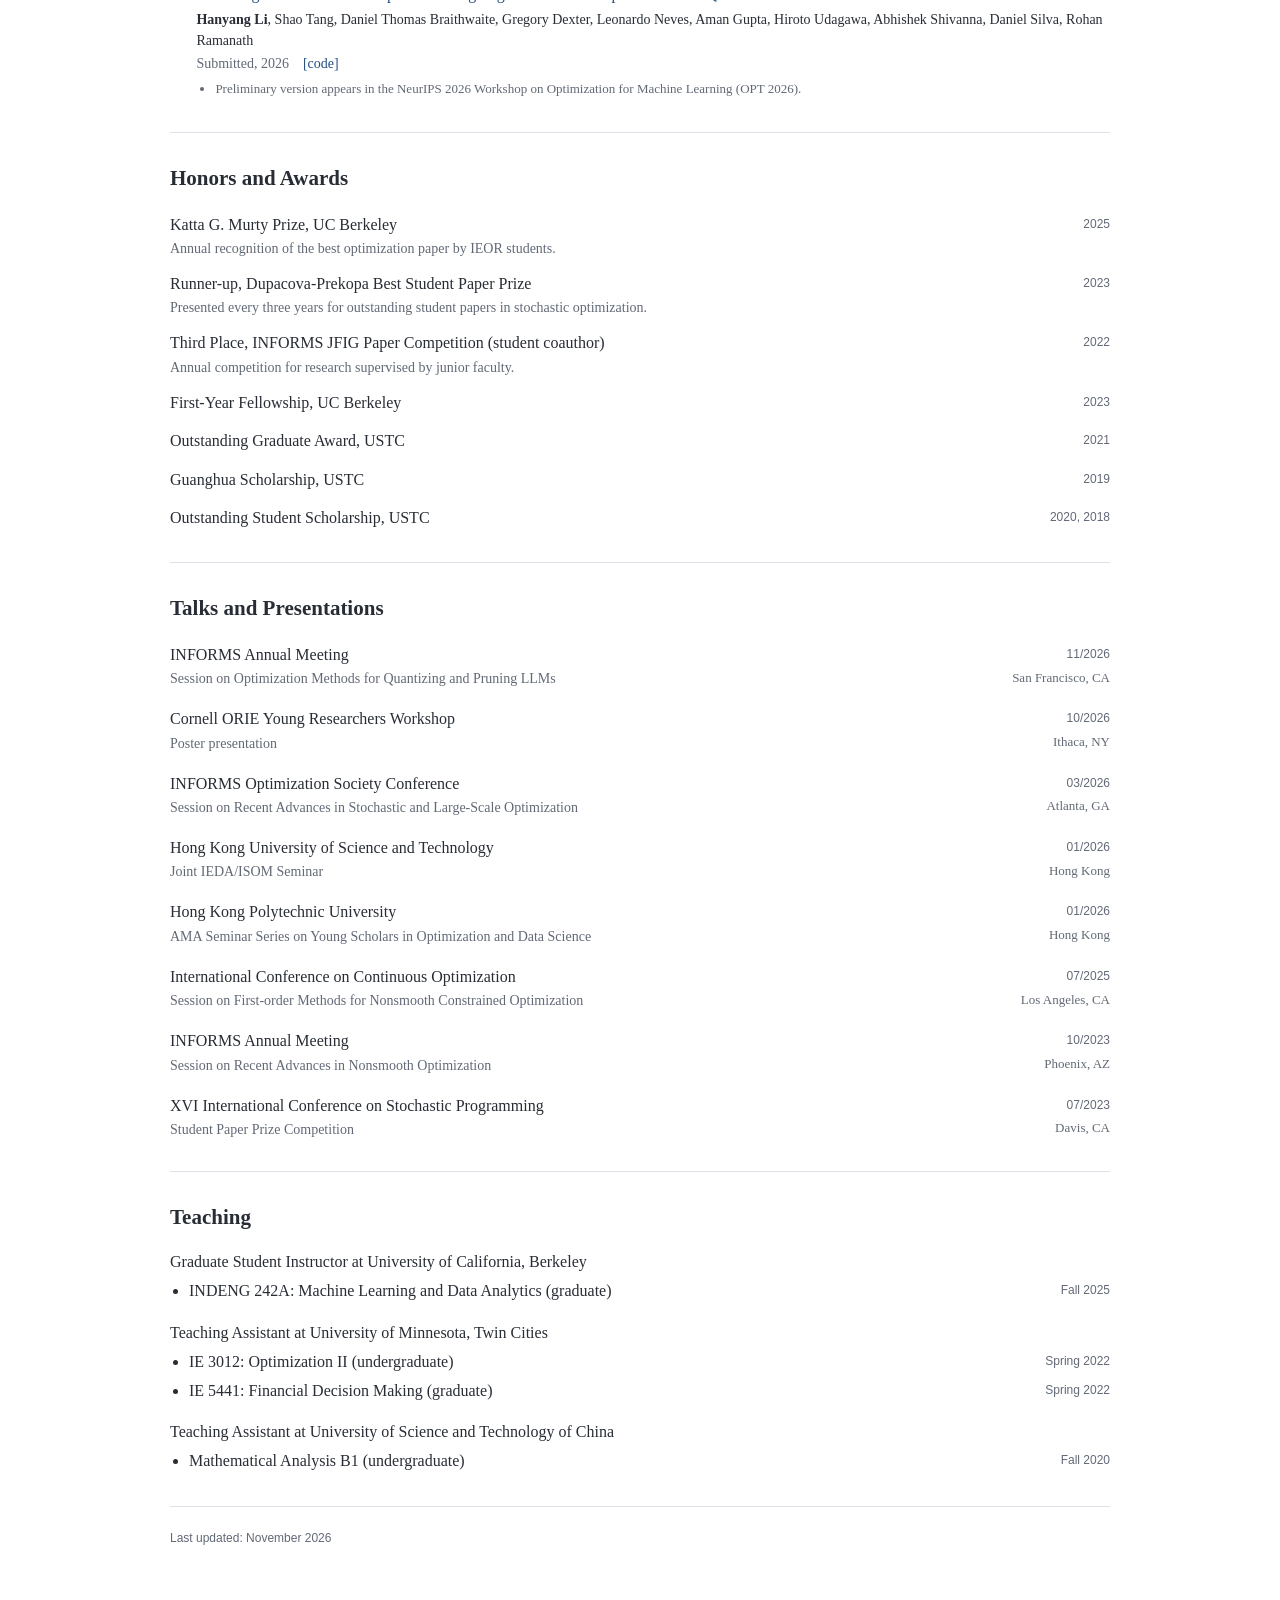
==== commit afda0915: "Add files via upload" ====
--- a/index.html
+++ b/index.html
@@ -43,11 +43,14 @@
 #hanyang-homepage-draft a { color: var(--hp-link); text-decoration: none; }
 #hanyang-homepage-draft a:hover { text-decoration: underline; }
 #hanyang-homepage-draft a:focus-visible { outline: 2px solid var(--hp-link); outline-offset: 4px; }
-#hanyang-homepage-draft nav { display: flex; flex-wrap: wrap; gap: 8px 25px; margin-top: 18px; font-family: Arial, sans-serif; font-size: 13px; }
+#hanyang-homepage-draft nav { display: flex; flex-wrap: wrap; gap: 8px 26px; margin-top: 24px; font: 400 15px/1.6 Arial, sans-serif; }
+#hanyang-homepage-draft nav a { color: var(--hp-text); }
+#hanyang-homepage-draft nav a:hover { color: var(--hp-link); }
 #hanyang-homepage-draft .hp-section { display: grid; grid-template-columns: 1fr; gap: 18px; padding: 31px 0; border-bottom: 1px solid var(--hp-rule); }
 #hanyang-homepage-draft .hp-about-layout { display: grid; grid-template-columns: minmax(0, 1fr) 156px; gap: 24px; align-items: start; }
 #hanyang-homepage-draft .hp-portrait { display: block; width: 156px; max-width: 100%; height: auto; aspect-ratio: 1171 / 1416; object-fit: cover; grid-column: 2; grid-row: 1; }
 #hanyang-homepage-draft .hp-about-copy { grid-column: 1; grid-row: 1; }
+#hanyang-homepage-draft .hp-about-education { margin-top: 8px; padding-top: 24px; border-top: 1px solid var(--hp-rule); }
 #hanyang-homepage-draft .hp-about-education h3 { font-size: 17px; font-weight: 700; margin: 0 0 12px; }
 #hanyang-homepage-draft .hp-education { margin: 0; padding: 0; list-style: none; }
 #hanyang-homepage-draft .hp-education li { display: grid; grid-template-columns: minmax(0, 1fr) max-content; gap: 14px; margin: 0 0 17px; }
@@ -55,7 +58,7 @@
 #hanyang-homepage-draft .hp-degree { display: block; }
 #hanyang-homepage-draft .hp-teaching-group + .hp-teaching-group { margin-top: 16px; }
 #hanyang-homepage-draft .hp-teaching-group h3 { font-size: 16px; margin-bottom: 4px; line-height: 1.5; }
-#hanyang-homepage-draft .hp-teaching-role { color: var(--hp-muted); font-size: 14px; font-weight: 400; }
+#hanyang-homepage-draft .hp-teaching-role { color: var(--hp-muted); font-size: 14px; font-weight: 400; line-height: 1.5; margin: 0 0 5px; }
 #hanyang-homepage-draft .hp-teaching-courses { margin: 0; padding-left: 19px; list-style: disc; }
 #hanyang-homepage-draft .hp-teaching-courses li { margin-bottom: 3px; }
 #hanyang-homepage-draft .hp-teaching-courses li:last-child { margin-bottom: 0; }
@@ -75,11 +78,14 @@
 #hanyang-homepage-draft .hp-paper:last-child { margin-bottom: 0; }
 #hanyang-homepage-draft .hp-paper-title { display: block; margin-bottom: 4px; font-size: 16px; line-height: 1.45; }
 #hanyang-homepage-draft .hp-authors { font-size: 14px; margin: 0 0 2px; line-height: 1.5; }
+#hanyang-homepage-draft .hp-authors a { color: inherit; }
+#hanyang-homepage-draft .hp-advisor-link { color: inherit; }
 #hanyang-homepage-draft .hp-authors strong,
-#hanyang-homepage-draft #hp-job-market strong,
-#hanyang-homepage-draft #hp-contact strong { font-weight: 700; }
+#hanyang-homepage-draft #hp-job-market strong { font-weight: 700; }
+#hanyang-homepage-draft #hp-job-market { margin-top: 22px; }
 #hanyang-homepage-draft .hp-status { color: var(--hp-muted); font-size: 14px; margin: 0; line-height: 1.5; }
-#hanyang-homepage-draft .hp-resource-links { display: flex; flex-wrap: wrap; gap: 12px; margin: 4px 0 0; font-size: 14px; line-height: 1.5; }
+#hanyang-homepage-draft .hp-publication-meta { display: flex; flex-wrap: wrap; align-items: baseline; gap: 0 14px; }
+#hanyang-homepage-draft .hp-resource-links { display: inline-flex; flex-wrap: wrap; align-items: baseline; gap: 12px; margin: 0; font-size: 14px; line-height: 1.5; }
 #hanyang-homepage-draft .hp-award-list { color: var(--hp-muted); font-size: 13px; margin: 5px 0 0; padding-left: 19px; line-height: 1.5; list-style-type: disc; }
 #hanyang-homepage-draft .hp-award-list li { margin: 3px 0; }
 #hanyang-homepage-draft .hp-paper-group + .hp-paper-group { margin-top: 34px; }
@@ -96,12 +102,20 @@
 #hanyang-homepage-draft [hidden] { display: none; }
 @media (pointer: coarse) { #hanyang-homepage-draft .hp-grouping label { min-height: 44px; min-width: 64px; } }
 #hanyang-homepage-draft .hp-talks { margin: 0; padding: 0; list-style: none; }
-#hanyang-homepage-draft .hp-talks li { display: grid; grid-template-columns: minmax(0, 1fr) 86px; gap: 14px; margin: 0 0 17px; }
+#hanyang-homepage-draft .hp-talks li { display: grid; grid-template-columns: minmax(0, 1fr) 130px; gap: 14px; margin: 0 0 17px; }
 #hanyang-homepage-draft .hp-talks li:last-child { margin-bottom: 0; }
 #hanyang-homepage-draft .hp-talk-venue { display: block; }
+#hanyang-homepage-draft .hp-talk-meta { text-align: right; }
+#hanyang-homepage-draft .hp-talk-meta .hp-date { display: block; text-align: right; }
+#hanyang-homepage-draft .hp-talk-meta .hp-location { display: block; margin-top: 4px; font-size: 13px; line-height: 1.45; }
 #hanyang-homepage-draft .hp-talk-detail { display: block; color: var(--hp-muted); font-size: 14px; line-height: 1.5; }
 #hanyang-homepage-draft .hp-date { color: var(--hp-muted); text-align: right; font-family: Arial, sans-serif; font-size: 12px; padding-top: 3px; white-space: nowrap; }
-#hanyang-homepage-draft #hp-contact { display: flex; flex-wrap: wrap; align-items: baseline; gap: 3px 1.5rem; }
+#hanyang-homepage-draft #hp-contact { display: flex; flex-wrap: wrap; align-items: center; gap: 8px 24px; margin: 2px 0 0; color: var(--hp-muted); font: 14px/1.6 Arial, sans-serif; }
+#hanyang-homepage-draft .hp-contact-email, #hanyang-homepage-draft .hp-profile-links a { display: inline-flex; align-items: center; gap: 7px; max-width: 100%; }
+#hanyang-homepage-draft .hp-contact-icon { display: block; width: 16px; height: 16px; flex: none; color: var(--hp-muted); }
+@media (max-width: 680px) {
+  #hanyang-homepage-draft #hp-contact { flex-direction: column; align-items: flex-start; gap: 7px; }
+}
 #hanyang-homepage-draft .hp-profile-links { display: inline-flex; flex-wrap: wrap; align-items: baseline; column-gap: 1.5rem; }
 #hanyang-homepage-draft .hp-spaced { display: flex; flex-wrap: wrap; align-items: baseline; gap: 0 1.5rem; }
 #hanyang-homepage-draft .hp-location { color: var(--hp-muted); font-size: 14px; }
@@ -132,6 +146,7 @@
   #hanyang-homepage-draft .hp-back-top .hp-long { display: none; }
 }
 #hanyang-homepage-draft .hp-honors { padding: 0; margin: 0; list-style: none; }
+#hanyang-homepage-draft .hp-honors a { color: inherit; }
 #hanyang-homepage-draft .hp-honors li { display: grid; grid-template-columns: minmax(0, 1fr) max-content; gap: 2px 14px; }
 #hanyang-homepage-draft .hp-honors li + li { margin-top: 12px; }
 #hanyang-homepage-draft .hp-award-note { display: block; color: var(--hp-muted); font-size: 14px; line-height: 1.5; }
@@ -144,7 +159,7 @@
 }
 @media (max-width: 400px) {
   #hanyang-homepage-draft { --hp-page-gutter:18px; padding: 24px 18px; }
-  #hanyang-homepage-draft .hp-talks li { grid-template-columns: 1fr; gap: 2px; }
+  #hanyang-homepage-draft .hp-talks li { grid-template-columns: minmax(0, 1fr) 100px; gap: 14px; }
   #hanyang-homepage-draft .hp-education li { grid-template-columns: 1fr; gap: 2px; }
   #hanyang-homepage-draft .hp-teaching-course { grid-template-columns: 1fr; gap: 2px; }
   #hanyang-homepage-draft .hp-date { text-align: left; padding: 0; }
@@ -162,6 +177,7 @@
         <h1>Hanyang Li</h1>
         <button class="hp-theme-toggle cursor-interaction" type="button" aria-label="Switch to dark mode">Dark mode</button>
       </div>
+      <p id="hp-contact"><span class="hp-contact-email"><svg class="hp-contact-icon" viewBox="0 0 24 24" fill="none" stroke="currentColor" stroke-width="1.6" stroke-linecap="round" stroke-linejoin="round" aria-hidden="true" focusable="false"><rect x="3" y="5" width="18" height="14" rx="2"/><path d="m3 6 9 7 9-7"/></svg><span>Email: hanyang_li AT berkeley DOT edu</span></span><span class="hp-profile-links"><a href="https://scholar.google.com/citations?hl=en&amp;user=V45E46EAAAAJ" target="_blank" rel="noopener noreferrer"><svg class="hp-contact-icon" viewBox="0 0 24 24" fill="currentColor" aria-hidden="true" focusable="false"><path d="M5.242 13.769L0 9.5 12 0l12 9.5-5.242 4.269C17.548 11.249 14.978 9.5 12 9.5c-2.977 0-5.548 1.748-6.758 4.269zM12 10a7 7 0 1 0 0 14 7 7 0 0 0 0-14z"/></svg><span>Google Scholar</span></a><a href="https://github.com/lhyoung99" target="_blank" rel="noopener noreferrer"><svg class="hp-contact-icon" viewBox="0 0 24 24" fill="currentColor" aria-hidden="true" focusable="false"><path d="M12 .297c-6.63 0-12 5.373-12 12 0 5.303 3.438 9.8 8.205 11.385.6.113.82-.258.82-.577 0-.285-.01-1.04-.015-2.04-3.338.724-4.042-1.61-4.042-1.61C4.422 18.07 3.633 17.7 3.633 17.7c-1.087-.744.084-.729.084-.729 1.205.084 1.838 1.236 1.838 1.236 1.07 1.835 2.809 1.305 3.495.998.108-.776.417-1.305.76-1.605-2.665-.3-5.466-1.332-5.466-5.93 0-1.31.465-2.38 1.235-3.22-.135-.303-.54-1.523.105-3.176 0 0 1.005-.322 3.3 1.23.96-.267 1.98-.399 3-.405 1.02.006 2.04.138 3 .405 2.28-1.552 3.285-1.23 3.285-1.23.645 1.653.24 2.873.12 3.176.765.84 1.23 1.91 1.23 3.22 0 4.61-2.805 5.625-5.475 5.92.42.36.81 1.096.81 2.22 0 1.606-.015 2.896-.015 3.286 0 .315.21.69.825.57C20.565 22.092 24 17.592 24 12.297c0-6.627-5.373-12-12-12"/></svg><span>GitHub</span></a></span></p>
       <nav aria-label="Homepage sections">
         <a href="#hp-about">About</a>
         <a href="#hp-publications">Publications</a>
@@ -179,10 +195,9 @@
       <div class="hp-about-layout">
         <img class="hp-portrait" src="portrait-lights.jpg" alt="Hanyang Li" width="1171" height="1416" decoding="async" data-alternate-src="photos.jpg">
         <div class="hp-about-copy">
-        <p>I am a Ph.D. candidate in the Department of <a href="https://ieor.berkeley.edu/" target="_blank" rel="noopener noreferrer">Industrial Engineering and Operations Research (IEOR)</a> at the <a href="https://www.berkeley.edu/" target="_blank" rel="noopener noreferrer">University of California, Berkeley</a>, advised by Professor <a href="https://sites.google.com/site/optyingcui/" target="_blank" rel="noopener noreferrer">Ying Cui</a>.</p>
+        <p>I am a Ph.D. candidate in the Department of <a href="https://ieor.berkeley.edu/" target="_blank" rel="noopener noreferrer">Industrial Engineering and Operations Research (IEOR)</a> at the University of California, Berkeley, advised by Professor <a class="hp-advisor-link" href="https://sites.google.com/site/optyingcui/" target="_blank" rel="noopener noreferrer">Ying Cui</a>.</p>
           <p id="hp-research">My research focuses on theoretically grounded numerical methods for optimization and decision-making in large-scale complex systems and on the computational foundations of AI, particularly methods for training LLMs at low precision and compressing them for efficient inference.</p>
         <p id="hp-job-market"><strong>I am on the 2026–2027 academic job market.</strong></p>
-        <p id="hp-contact"><span><strong>Email:</strong> hanyang_li AT berkeley DOT edu</span><span class="hp-profile-links"><a href="https://scholar.google.com/citations?hl=en&amp;user=V45E46EAAAAJ" target="_blank" rel="noopener noreferrer">Google Scholar</a> <a href="https://github.com/lhyoung99" target="_blank" rel="noopener noreferrer">GitHub</a></span></p>
         </div>
       </div>
       <section class="hp-about-education" id="hp-education" aria-labelledby="hp-education-title">
@@ -220,14 +235,12 @@
             <li class="hp-paper" data-topic="nonsmooth" data-year="2025" data-order="1">
               <a class="hp-paper-title" href="https://arxiv.org/abs/2505.07143" target="_blank" rel="noopener noreferrer">Subgradient Regularization: A Descent-Oriented Subgradient Method for Nonsmooth Optimization</a>
               <p class="hp-authors"><strong>Hanyang Li</strong>, <a href="https://sites.google.com/site/optyingcui/" target="_blank" rel="noopener noreferrer">Ying Cui</a></p>
-              <p class="hp-status">Submitted, 2025</p>
-              <p class="hp-resource-links"><a href="https://github.com/lhyoung99/subgradient-regularization" target="_blank" rel="noopener noreferrer">[code]</a></p>
+              <p class="hp-status hp-publication-meta"><span>Submitted, 2025</span> <span class="hp-resource-links"><a href="https://github.com/lhyoung99/subgradient-regularization" target="_blank" rel="noopener noreferrer">[code]</a></span></p>
             </li>
             <li class="hp-paper" data-topic="nonsmooth" data-year="2025" data-order="2">
               <a class="hp-paper-title" href="https://pubsonline.informs.org/doi/10.1287/moor.2023.0202" target="_blank" rel="noopener noreferrer">Variational Theory and Algorithms for a Class of Asymptotically Approachable Nonconvex Problems</a>
               <p class="hp-authors"><strong>Hanyang Li</strong>, <a href="https://sites.google.com/site/optyingcui/" target="_blank" rel="noopener noreferrer">Ying Cui</a></p>
-              <p class="hp-status"><em>Mathematics of Operations Research</em>, 51(1), 1–34</p>
-              <p class="hp-resource-links"><a href="https://raw.githubusercontent.com/lhyoung99/lhyoung99.github.io/main/ADC_2023INFORMS.pdf" target="_blank" rel="noopener noreferrer">[slide]</a></p>
+              <p class="hp-status hp-publication-meta"><span><em>Mathematics of Operations Research</em>, 51(1), 1–34</span> <span class="hp-resource-links"><a href="https://lhyoung99.github.io/ADC_2023INFORMS.pdf" target="_blank" rel="noopener noreferrer">[slide]</a></span></p>
               <ul class="hp-award-list">
                 <li>Katta G. Murty Prize for Best Paper in Optimization, UC Berkeley (2025).</li>
               </ul>
@@ -235,8 +248,7 @@
             <li class="hp-paper" data-topic="nonsmooth" data-year="2024" data-order="3">
               <a class="hp-paper-title" href="https://epubs.siam.org/doi/abs/10.1137/22M1488533?journalCode=sjope8" target="_blank" rel="noopener noreferrer">A Decomposition Algorithm for Two-Stage Stochastic Programs with Nonconvex Recourse Functions</a>
               <p class="hp-authors"><strong>Hanyang Li</strong>, <a href="https://sites.google.com/site/optyingcui/" target="_blank" rel="noopener noreferrer">Ying Cui</a></p>
-              <p class="hp-status"><em>SIAM Journal on Optimization</em>, 34(1), 306–335</p>
-              <p class="hp-resource-links"><a href="https://github.com/lhyoung99/Decomposition_NonvexSP" target="_blank" rel="noopener noreferrer">[code]</a> <a href="https://raw.githubusercontent.com/lhyoung99/lhyoung99.github.io/main/Decomp_2023ICSP.pdf" target="_blank" rel="noopener noreferrer">[slide]</a></p>
+              <p class="hp-status hp-publication-meta"><span><em>SIAM Journal on Optimization</em>, 34(1), 306–335</span> <span class="hp-resource-links"><a href="https://github.com/lhyoung99/Decomposition_NonvexSP" target="_blank" rel="noopener noreferrer">[code]</a> <a href="https://lhyoung99.github.io/Decomp_2023ICSP.pdf" target="_blank" rel="noopener noreferrer">[slide]</a></span></p>
               <ul class="hp-award-list">
                 <li>Runner-up, Dupacova–Prekopa Best Student Paper Prize (2023).</li>
                 <li>Third Place, INFORMS JFIG Paper Competition (2022).</li>
@@ -245,7 +257,7 @@
           </ol>
         </div>
         <div class="hp-paper-group" data-publication-group="efficient">
-          <h3>Efficient LLM Training and Inference</h3>
+          <h3>Optimization for Efficient LLM Training and Inference</h3>
           <ol class="hp-paper-list" start="1">
             <li class="hp-paper" data-topic="efficient" data-year="2026" data-order="1">
               <a class="hp-paper-title" href="https://arxiv.org/abs/2609.21834" target="_blank" rel="noopener noreferrer">Beyond Shadow Weights: Quantization-Aware Training as Quantized-Endpoint Descent</a>
@@ -260,8 +272,7 @@
             <li class="hp-paper" data-topic="efficient" data-year="2026" data-order="3">
               <a class="hp-paper-title" href="https://arxiv.org/abs/2610.12444" target="_blank" rel="noopener noreferrer">Rounding in Preconditioner Space: Redesigning 4-bit AdamW Optimizer-State Quantization</a>
               <p class="hp-authors"><strong>Hanyang Li</strong>, Shao Tang, Daniel Thomas Braithwaite, Gregory Dexter, Leonardo Neves, Aman Gupta, Hiroto Udagawa, Abhishek Shivanna, Daniel Silva, Rohan Ramanath</p>
-              <p class="hp-status">Submitted, 2026</p>
-              <p class="hp-resource-links"><a href="https://github.com/nubank/adamw4bit" target="_blank" rel="noopener noreferrer">[code]</a></p>
+              <p class="hp-status hp-publication-meta"><span>Submitted, 2026</span> <span class="hp-resource-links"><a href="https://github.com/nubank/adamw4bit" target="_blank" rel="noopener noreferrer">[code]</a></span></p>
               <ul class="hp-award-list">
                 <li>Preliminary version appears in the NeurIPS 2026 Workshop on Optimization for Machine Learning (OPT 2026).</li>
               </ul>
@@ -286,8 +297,7 @@
             <li class="hp-paper" data-topic="efficient" data-year="2026" data-order="3">
               <a class="hp-paper-title" href="https://arxiv.org/abs/2610.12444" target="_blank" rel="noopener noreferrer">Rounding in Preconditioner Space: Redesigning 4-bit AdamW Optimizer-State Quantization</a>
               <p class="hp-authors"><strong>Hanyang Li</strong>, Shao Tang, Daniel Thomas Braithwaite, Gregory Dexter, Leonardo Neves, Aman Gupta, Hiroto Udagawa, Abhishek Shivanna, Daniel Silva, Rohan Ramanath</p>
-              <p class="hp-status">Submitted, 2026</p>
-              <p class="hp-resource-links"><a href="https://github.com/nubank/adamw4bit" target="_blank" rel="noopener noreferrer">[code]</a></p>
+              <p class="hp-status hp-publication-meta"><span>Submitted, 2026</span> <span class="hp-resource-links"><a href="https://github.com/nubank/adamw4bit" target="_blank" rel="noopener noreferrer">[code]</a></span></p>
               <ul class="hp-award-list">
                 <li>Preliminary version appears in the NeurIPS 2026 Workshop on Optimization for Machine Learning (OPT 2026).</li>
               </ul>
@@ -300,14 +310,12 @@
             <li class="hp-paper" data-topic="nonsmooth" data-year="2025" data-order="1">
               <a class="hp-paper-title" href="https://arxiv.org/abs/2505.07143" target="_blank" rel="noopener noreferrer">Subgradient Regularization: A Descent-Oriented Subgradient Method for Nonsmooth Optimization</a>
               <p class="hp-authors"><strong>Hanyang Li</strong>, <a href="https://sites.google.com/site/optyingcui/" target="_blank" rel="noopener noreferrer">Ying Cui</a></p>
-              <p class="hp-status">Submitted, 2025</p>
-              <p class="hp-resource-links"><a href="https://github.com/lhyoung99/subgradient-regularization" target="_blank" rel="noopener noreferrer">[code]</a></p>
+              <p class="hp-status hp-publication-meta"><span>Submitted, 2025</span> <span class="hp-resource-links"><a href="https://github.com/lhyoung99/subgradient-regularization" target="_blank" rel="noopener noreferrer">[code]</a></span></p>
             </li>
             <li class="hp-paper" data-topic="nonsmooth" data-year="2025" data-order="2">
               <a class="hp-paper-title" href="https://pubsonline.informs.org/doi/10.1287/moor.2023.0202" target="_blank" rel="noopener noreferrer">Variational Theory and Algorithms for a Class of Asymptotically Approachable Nonconvex Problems</a>
               <p class="hp-authors"><strong>Hanyang Li</strong>, <a href="https://sites.google.com/site/optyingcui/" target="_blank" rel="noopener noreferrer">Ying Cui</a></p>
-              <p class="hp-status"><em>Mathematics of Operations Research</em>, 51(1), 1–34</p>
-              <p class="hp-resource-links"><a href="https://raw.githubusercontent.com/lhyoung99/lhyoung99.github.io/main/ADC_2023INFORMS.pdf" target="_blank" rel="noopener noreferrer">[slide]</a></p>
+              <p class="hp-status hp-publication-meta"><span><em>Mathematics of Operations Research</em>, 51(1), 1–34</span> <span class="hp-resource-links"><a href="https://lhyoung99.github.io/ADC_2023INFORMS.pdf" target="_blank" rel="noopener noreferrer">[slide]</a></span></p>
               <ul class="hp-award-list">
                 <li>Katta G. Murty Prize for Best Paper in Optimization, UC Berkeley (2025).</li>
               </ul>
@@ -320,8 +328,7 @@
             <li class="hp-paper" data-topic="nonsmooth" data-year="2024" data-order="3">
               <a class="hp-paper-title" href="https://epubs.siam.org/doi/abs/10.1137/22M1488533?journalCode=sjope8" target="_blank" rel="noopener noreferrer">A Decomposition Algorithm for Two-Stage Stochastic Programs with Nonconvex Recourse Functions</a>
               <p class="hp-authors"><strong>Hanyang Li</strong>, <a href="https://sites.google.com/site/optyingcui/" target="_blank" rel="noopener noreferrer">Ying Cui</a></p>
-              <p class="hp-status"><em>SIAM Journal on Optimization</em>, 34(1), 306–335</p>
-              <p class="hp-resource-links"><a href="https://github.com/lhyoung99/Decomposition_NonvexSP" target="_blank" rel="noopener noreferrer">[code]</a> <a href="https://raw.githubusercontent.com/lhyoung99/lhyoung99.github.io/main/Decomp_2023ICSP.pdf" target="_blank" rel="noopener noreferrer">[slide]</a></p>
+              <p class="hp-status hp-publication-meta"><span><em>SIAM Journal on Optimization</em>, 34(1), 306–335</span> <span class="hp-resource-links"><a href="https://github.com/lhyoung99/Decomposition_NonvexSP" target="_blank" rel="noopener noreferrer">[code]</a> <a href="https://lhyoung99.github.io/Decomp_2023ICSP.pdf" target="_blank" rel="noopener noreferrer">[slide]</a></span></p>
               <ul class="hp-award-list">
                 <li>Runner-up, Dupacova–Prekopa Best Student Paper Prize (2023).</li>
                 <li>Third Place, INFORMS JFIG Paper Competition (2022).</li>
@@ -336,9 +343,9 @@
     <section class="hp-section" id="hp-honors" aria-labelledby="hp-honors-title">
       <h2 id="hp-honors-title">Honors and Awards</h2>
       <ul class="hp-honors">
-        <li><div><a href="https://ieor.berkeley.edu/graduate/katta-g-murty-prize-hanyang-li/" target="_blank" rel="noopener noreferrer">Katta G. Murty Prize</a>, UC Berkeley<span class="hp-award-note">Annual recognition of the best optimization paper by IEOR students.</span></div><span class="hp-date">2025</span></li>
-        <li><div>Runner-up, <a href="https://www.stoprog.org/2023-dupa%C4%8Dov%C3%A1-pr%C3%A9kopa-student-paper-prize-awards" target="_blank" rel="noopener noreferrer">Dupacova-Prekopa Best Student Paper Prize</a><span class="hp-award-note">Awarded every three years for outstanding stochastic programming research.</span></div><span class="hp-date">2023</span></li>
-        <li><div>Third Place, <a href="https://www.informs.org/Recognizing-Excellence/Award-Recipients/Hanyang-Li" target="_blank" rel="noopener noreferrer">INFORMS JFIG Paper Competition</a> (student coauthor)<span class="hp-award-note">Annual competition for research supervised by junior faculty.</span></div><span class="hp-date">2022</span></li>
+        <li><div><a href="https://ieor.berkeley.edu/graduate/katta-g-murty-prize-hanyang-li/" target="_blank" rel="noopener noreferrer">Katta G. Murty Prize, UC Berkeley</a><span class="hp-award-note">Annual recognition of the best optimization paper by IEOR students.</span></div><span class="hp-date">2025</span></li>
+        <li><div>Runner-up, <a href="https://www.stoprog.org/2023-dupa%C4%8Dov%C3%A1-pr%C3%A9kopa-student-paper-prize-awards" target="_blank" rel="noopener noreferrer">Dupacova-Prekopa Best Student Paper Prize</a><span class="hp-award-note">Presented every three years for outstanding student papers in stochastic optimization.</span></div><span class="hp-date">2023</span></li>
+        <li><div>Third Place, <a href="https://www.informs.org/Recognizing-Excellence/Award-Recipients/Hanyang-Li" target="_blank" rel="noopener noreferrer">INFORMS JFIG Paper Competition (student coauthor)</a><span class="hp-award-note">Annual competition for research supervised by junior faculty.</span></div><span class="hp-date">2022</span></li>
         <li><div>First-Year Fellowship, UC Berkeley</div><span class="hp-date">2023</span></li>
         <li><div>Outstanding Graduate Award, USTC</div><span class="hp-date">2021</span></li>
         <li><div>Guanghua Scholarship, USTC</div><span class="hp-date">2019</span></li>
@@ -350,36 +357,36 @@
       <h2 id="hp-talks-title">Talks and Presentations</h2>
       <ul class="hp-talks">
         <li>
-          <div><span class="hp-talk-venue hp-spaced"><span>INFORMS Annual Meeting</span> <span class="hp-location">San Francisco, CA</span></span><span class="hp-talk-detail">Session: Optimization Methods for Quantizing and Pruning LLMs</span></div>
-          <span class="hp-date">11/2026</span>
-        </li>
-        <li>
-          <div><span class="hp-talk-venue hp-spaced"><span>Cornell ORIE Young Researchers Workshop</span> <span class="hp-location">Ithaca, NY</span></span><span class="hp-talk-detail">Poster presentation</span></div>
-          <span class="hp-date">10/2026</span>
-        </li>
-        <li>
-          <div><span class="hp-talk-venue hp-spaced"><span>INFORMS Optimization Society Conference</span> <span class="hp-location">Atlanta, GA</span></span><span class="hp-talk-detail">Session: Recent Advances in Stochastic and Large-Scale Optimization</span></div>
-          <span class="hp-date">03/2026</span>
+          <div><span class="hp-talk-venue">INFORMS Annual Meeting</span><span class="hp-talk-detail">Session on Optimization Methods for Quantizing and Pruning LLMs</span></div>
+          <div class="hp-talk-meta"><span class="hp-date">11/2026</span><span class="hp-location">San Francisco, CA</span></div>
+        </li>
+        <li>
+          <div><span class="hp-talk-venue">Cornell ORIE Young Researchers Workshop</span><span class="hp-talk-detail">Poster presentation</span></div>
+          <div class="hp-talk-meta"><span class="hp-date">10/2026</span><span class="hp-location">Ithaca, NY</span></div>
+        </li>
+        <li>
+          <div><span class="hp-talk-venue">INFORMS Optimization Society Conference</span><span class="hp-talk-detail">Session on Recent Advances in Stochastic and Large-Scale Optimization</span></div>
+          <div class="hp-talk-meta"><span class="hp-date">03/2026</span><span class="hp-location">Atlanta, GA</span></div>
         </li>
         <li>
           <div><span class="hp-talk-venue">Hong Kong University of Science and Technology</span><span class="hp-talk-detail">Joint IEDA/ISOM Seminar</span></div>
-          <span class="hp-date">01/2026</span>
+          <div class="hp-talk-meta"><span class="hp-date">01/2026</span><span class="hp-location">Hong Kong</span></div>
         </li>
         <li>
           <div><span class="hp-talk-venue">Hong Kong Polytechnic University</span><span class="hp-talk-detail">AMA Seminar Series on Young Scholars in Optimization and Data Science</span></div>
-          <span class="hp-date">01/2026</span>
-        </li>
-        <li>
-          <div><span class="hp-talk-venue hp-spaced"><span>International Conference on Continuous Optimization</span> <span class="hp-location">Los Angeles, CA</span></span><span class="hp-talk-detail">Session: First-order Methods for Nonsmooth Constrained Optimization</span></div>
-          <span class="hp-date">07/2025</span>
-        </li>
-        <li>
-          <div><span class="hp-talk-venue hp-spaced"><span>INFORMS Annual Meeting</span> <span class="hp-location">Phoenix, AZ</span></span><span class="hp-talk-detail">Session: Recent Advances in Nonsmooth Optimization</span></div>
-          <span class="hp-date">10/2023</span>
-        </li>
-        <li>
-          <div><span class="hp-talk-venue hp-spaced"><span>XVI International Conference on Stochastic Programming</span> <span class="hp-location">Davis, CA</span></span><span class="hp-talk-detail">Student Paper Prize Competition</span></div>
-          <span class="hp-date">07/2023</span>
+          <div class="hp-talk-meta"><span class="hp-date">01/2026</span><span class="hp-location">Hong Kong</span></div>
+        </li>
+        <li>
+          <div><span class="hp-talk-venue">International Conference on Continuous Optimization</span><span class="hp-talk-detail">Session on First-order Methods for Nonsmooth Constrained Optimization</span></div>
+          <div class="hp-talk-meta"><span class="hp-date">07/2025</span><span class="hp-location">Los Angeles, CA</span></div>
+        </li>
+        <li>
+          <div><span class="hp-talk-venue">INFORMS Annual Meeting</span><span class="hp-talk-detail">Session on Recent Advances in Nonsmooth Optimization</span></div>
+          <div class="hp-talk-meta"><span class="hp-date">10/2023</span><span class="hp-location">Phoenix, AZ</span></div>
+        </li>
+        <li>
+          <div><span class="hp-talk-venue">XVI International Conference on Stochastic Programming</span><span class="hp-talk-detail">Student Paper Prize Competition</span></div>
+          <div class="hp-talk-meta"><span class="hp-date">07/2023</span><span class="hp-location">Davis, CA</span></div>
         </li>
       </ul>
     </section>
@@ -388,20 +395,20 @@
       <h2 id="hp-teaching-title">Teaching</h2>
       <div>
         <div class="hp-teaching-group">
-          <h3 class="hp-spaced"><span>University of California, Berkeley</span> <span class="hp-teaching-role">Graduate Student Instructor</span></h3>
+          <h3>Graduate Student Instructor at University of California, Berkeley</h3>
           <ul class="hp-teaching-courses">
             <li><div class="hp-teaching-course"><span>INDENG 242A: Machine Learning and Data Analytics (graduate)</span><span class="hp-date">Fall 2025</span></div></li>
           </ul>
         </div>
         <div class="hp-teaching-group">
-          <h3 class="hp-spaced"><span>University of Minnesota, Twin Cities</span> <span class="hp-teaching-role">Teaching Assistant</span></h3>
+          <h3>Teaching Assistant at University of Minnesota, Twin Cities</h3>
           <ul class="hp-teaching-courses">
             <li><div class="hp-teaching-course"><span>IE 3012: Optimization II (undergraduate)</span><span class="hp-date">Spring 2022</span></div></li>
             <li><div class="hp-teaching-course"><span>IE 5441: Financial Decision Making (graduate)</span><span class="hp-date">Spring 2022</span></div></li>
           </ul>
         </div>
         <div class="hp-teaching-group">
-          <h3 class="hp-spaced"><span>University of Science and Technology of China</span> <span class="hp-teaching-role">Teaching Assistant</span></h3>
+          <h3>Teaching Assistant at University of Science and Technology of China</h3>
           <ul class="hp-teaching-courses">
             <li><div class="hp-teaching-course"><span>Mathematical Analysis B1 (undergraduate)</span><span class="hp-date">Fall 2020</span></div></li>
           </ul>
